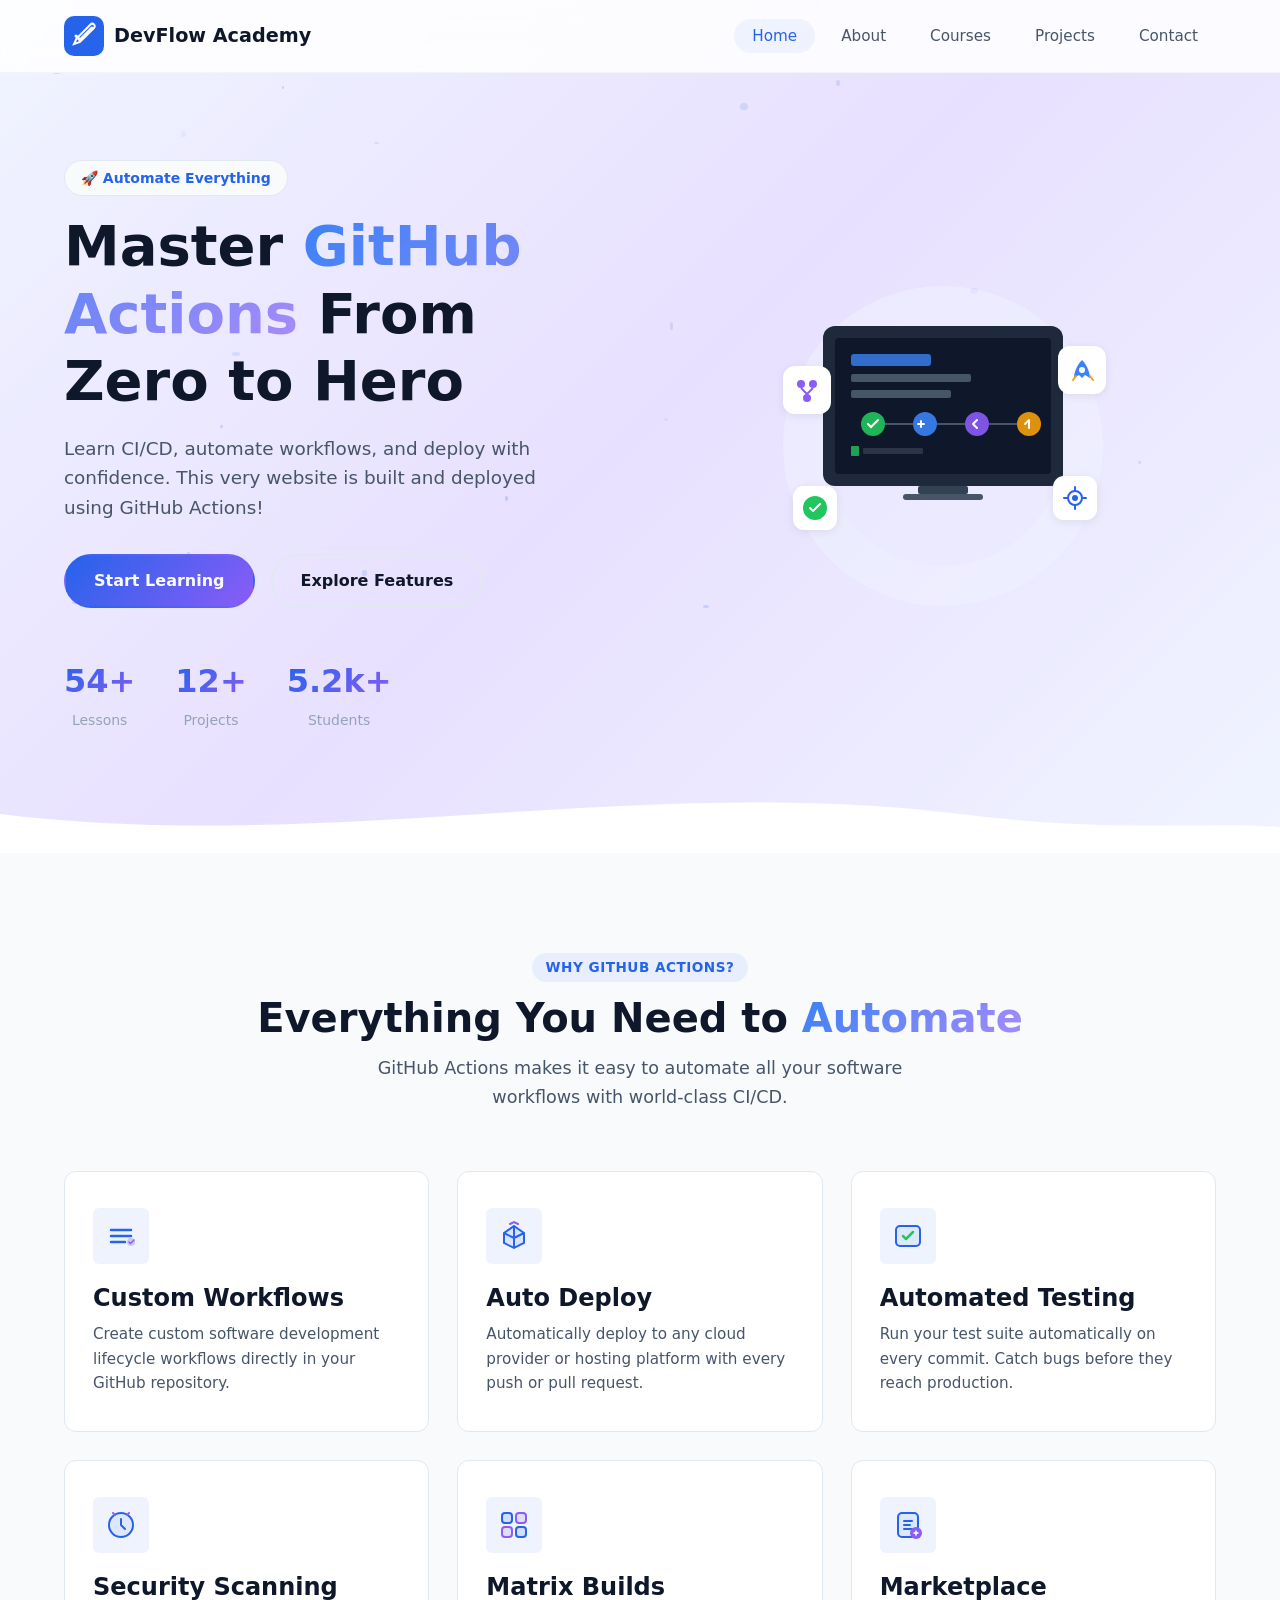
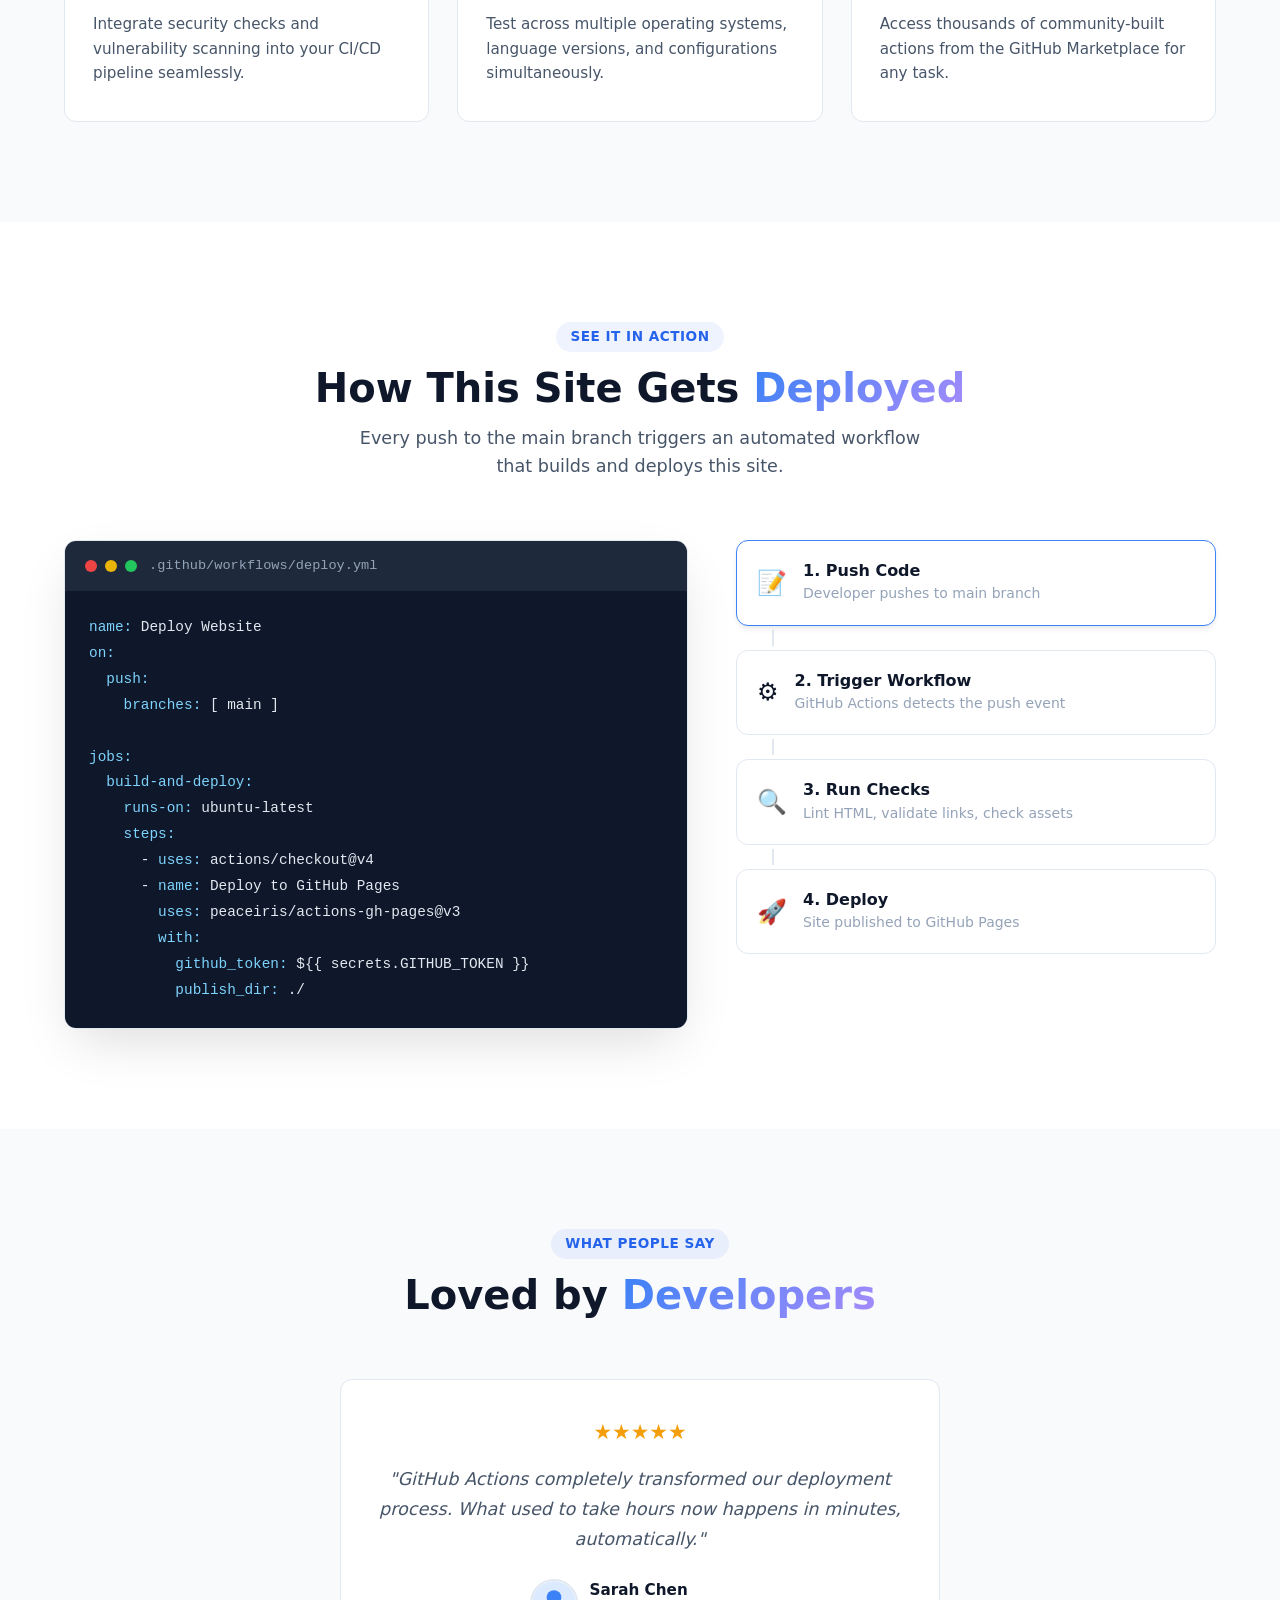
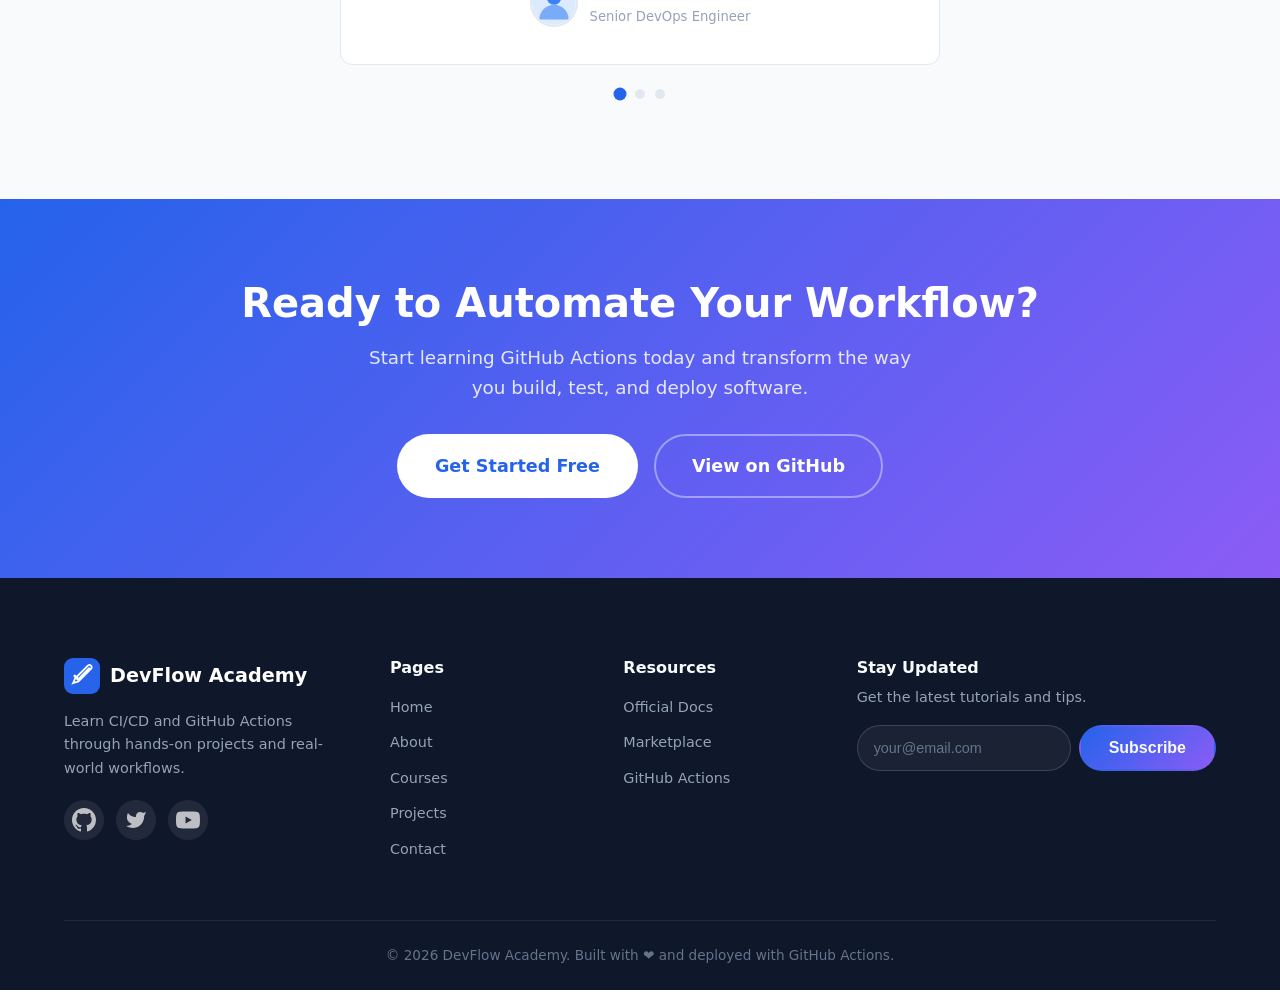
==== index.html @ 9a914fad "Initial commit: DevFlow Academy - GitHub Actions demo website - 5 HTML pages (Home, About, Courses, " ====
<!DOCTYPE html>
<html lang="en">
<head>
    <meta charset="UTF-8">
    <meta name="viewport" content="width=device-width, initial-scale=1.0">
    <title>DevFlow Academy - Learn GitHub Actions</title>
    <link rel="stylesheet" href="css/style.css">
    <link rel="icon" href="images/favicon.svg" type="image/svg+xml">
</head>
<body>
    <!-- Navigation -->
    <nav class="navbar" id="navbar">
        <div class="container nav-container">
            <a href="index.html" class="logo">
                <img src="images/logo.svg" alt="DevFlow Academy Logo" width="40" height="40">
                <span>DevFlow Academy</span>
            </a>
            <button class="nav-toggle" id="navToggle" aria-label="Toggle navigation">
                <span></span>
                <span></span>
                <span></span>
            </button>
            <ul class="nav-links" id="navLinks">
                <li><a href="index.html" class="active">Home</a></li>
                <li><a href="about.html">About</a></li>
                <li><a href="courses.html">Courses</a></li>
                <li><a href="projects.html">Projects</a></li>
                <li><a href="contact.html">Contact</a></li>
            </ul>
        </div>
    </nav>

    <!-- Hero Section -->
    <header class="hero">
        <div class="hero-particles" id="particles"></div>
        <div class="container hero-content">
            <div class="hero-text">
                <span class="badge">🚀 Automate Everything</span>
                <h1>Master <span class="gradient-text">GitHub Actions</span> From Zero to Hero</h1>
                <p>Learn CI/CD, automate workflows, and deploy with confidence. This very website is built and deployed using GitHub Actions!</p>
                <div class="hero-buttons">
                    <a href="courses.html" class="btn btn-primary">Start Learning</a>
                    <a href="#features" class="btn btn-outline">Explore Features</a>
                </div>
                <div class="hero-stats">
                    <div class="stat">
                        <strong id="counterLessons">0</strong>
                        <span>Lessons</span>
                    </div>
                    <div class="stat">
                        <strong id="counterProjects">0</strong>
                        <span>Projects</span>
                    </div>
                    <div class="stat">
                        <strong id="counterStudents">0</strong>
                        <span>Students</span>
                    </div>
                </div>
            </div>
            <div class="hero-image">
                <img src="images/hero-illustration.svg" alt="GitHub Actions Workflow Illustration">
            </div>
        </div>
        <div class="hero-wave">
            <svg viewBox="0 0 1440 120" preserveAspectRatio="none">
                <path d="M0,60 C360,120 720,0 1080,60 C1260,90 1380,70 1440,80 L1440,120 L0,120 Z" fill="var(--bg-primary)"/>
            </svg>
        </div>
    </header>

    <!-- Features Section -->
    <section class="features" id="features">
        <div class="container">
            <div class="section-header">
                <span class="section-tag">Why GitHub Actions?</span>
                <h2>Everything You Need to <span class="gradient-text">Automate</span></h2>
                <p>GitHub Actions makes it easy to automate all your software workflows with world-class CI/CD.</p>
            </div>
            <div class="features-grid">
                <div class="feature-card" data-aos="fade-up">
                    <div class="feature-icon">
                        <img src="images/icon-workflow.svg" alt="Workflow Icon">
                    </div>
                    <h3>Custom Workflows</h3>
                    <p>Create custom software development lifecycle workflows directly in your GitHub repository.</p>
                </div>
                <div class="feature-card" data-aos="fade-up" data-delay="100">
                    <div class="feature-icon">
                        <img src="images/icon-deploy.svg" alt="Deploy Icon">
                    </div>
                    <h3>Auto Deploy</h3>
                    <p>Automatically deploy to any cloud provider or hosting platform with every push or pull request.</p>
                </div>
                <div class="feature-card" data-aos="fade-up" data-delay="200">
                    <div class="feature-icon">
                        <img src="images/icon-test.svg" alt="Test Icon">
                    </div>
                    <h3>Automated Testing</h3>
                    <p>Run your test suite automatically on every commit. Catch bugs before they reach production.</p>
                </div>
                <div class="feature-card" data-aos="fade-up" data-delay="300">
                    <div class="feature-icon">
                        <img src="images/icon-security.svg" alt="Security Icon">
                    </div>
                    <h3>Security Scanning</h3>
                    <p>Integrate security checks and vulnerability scanning into your CI/CD pipeline seamlessly.</p>
                </div>
                <div class="feature-card" data-aos="fade-up" data-delay="400">
                    <div class="feature-icon">
                        <img src="images/icon-matrix.svg" alt="Matrix Icon">
                    </div>
                    <h3>Matrix Builds</h3>
                    <p>Test across multiple operating systems, language versions, and configurations simultaneously.</p>
                </div>
                <div class="feature-card" data-aos="fade-up" data-delay="500">
                    <div class="feature-icon">
                        <img src="images/icon-marketplace.svg" alt="Marketplace Icon">
                    </div>
                    <h3>Marketplace</h3>
                    <p>Access thousands of community-built actions from the GitHub Marketplace for any task.</p>
                </div>
            </div>
        </div>
    </section>

    <!-- Workflow Preview Section -->
    <section class="workflow-section">
        <div class="container">
            <div class="section-header">
                <span class="section-tag">See It In Action</span>
                <h2>How This Site Gets <span class="gradient-text">Deployed</span></h2>
                <p>Every push to the main branch triggers an automated workflow that builds and deploys this site.</p>
            </div>
            <div class="workflow-demo">
                <div class="code-window">
                    <div class="code-header">
                        <div class="code-dots">
                            <span class="dot red"></span>
                            <span class="dot yellow"></span>
                            <span class="dot green"></span>
                        </div>
                        <span class="code-title">.github/workflows/deploy.yml</span>
                    </div>
                    <pre class="code-body"><code><span class="yaml-key">name:</span> Deploy Website
<span class="yaml-key">on:</span>
  <span class="yaml-key">push:</span>
    <span class="yaml-key">branches:</span> [ main ]

<span class="yaml-key">jobs:</span>
  <span class="yaml-key">build-and-deploy:</span>
    <span class="yaml-key">runs-on:</span> ubuntu-latest
    <span class="yaml-key">steps:</span>
      - <span class="yaml-key">uses:</span> actions/checkout@v4
      - <span class="yaml-key">name:</span> Deploy to GitHub Pages
        <span class="yaml-key">uses:</span> peaceiris/actions-gh-pages@v3
        <span class="yaml-key">with:</span>
          <span class="yaml-key">github_token:</span> ${{ secrets.GITHUB_TOKEN }}
          <span class="yaml-key">publish_dir:</span> ./</code></pre>
                </div>
                <div class="workflow-steps">
                    <div class="workflow-step active">
                        <div class="step-icon">📝</div>
                        <div class="step-info">
                            <h4>1. Push Code</h4>
                            <p>Developer pushes to main branch</p>
                        </div>
                    </div>
                    <div class="workflow-connector"></div>
                    <div class="workflow-step">
                        <div class="step-icon">⚙️</div>
                        <div class="step-info">
                            <h4>2. Trigger Workflow</h4>
                            <p>GitHub Actions detects the push event</p>
                        </div>
                    </div>
                    <div class="workflow-connector"></div>
                    <div class="workflow-step">
                        <div class="step-icon">🔍</div>
                        <div class="step-info">
                            <h4>3. Run Checks</h4>
                            <p>Lint HTML, validate links, check assets</p>
                        </div>
                    </div>
                    <div class="workflow-connector"></div>
                    <div class="workflow-step">
                        <div class="step-icon">🚀</div>
                        <div class="step-info">
                            <h4>4. Deploy</h4>
                            <p>Site published to GitHub Pages</p>
                        </div>
                    </div>
                </div>
            </div>
        </div>
    </section>

    <!-- Testimonials -->
    <section class="testimonials">
        <div class="container">
            <div class="section-header">
                <span class="section-tag">What People Say</span>
                <h2>Loved by <span class="gradient-text">Developers</span></h2>
            </div>
            <div class="testimonial-slider" id="testimonialSlider">
                <div class="testimonial-card active">
                    <div class="testimonial-stars">★★★★★</div>
                    <p>"GitHub Actions completely transformed our deployment process. What used to take hours now happens in minutes, automatically."</p>
                    <div class="testimonial-author">
                        <img src="images/avatar-1.svg" alt="Sarah Chen" width="48" height="48">
                        <div>
                            <strong>Sarah Chen</strong>
                            <span>Senior DevOps Engineer</span>
                        </div>
                    </div>
                </div>
                <div class="testimonial-card">
                    <div class="testimonial-stars">★★★★★</div>
                    <p>"The best resource for learning CI/CD. The hands-on projects made everything click. I went from zero to deploying production apps."</p>
                    <div class="testimonial-author">
                        <img src="images/avatar-2.svg" alt="Marcus Rivera" width="48" height="48">
                        <div>
                            <strong>Marcus Rivera</strong>
                            <span>Full Stack Developer</span>
                        </div>
                    </div>
                </div>
                <div class="testimonial-card">
                    <div class="testimonial-stars">★★★★★</div>
                    <p>"I teach a DevOps bootcamp and this is my go-to demo project. Students love seeing the live deployment pipeline in action."</p>
                    <div class="testimonial-author">
                        <img src="images/avatar-3.svg" alt="Aisha Patel" width="48" height="48">
                        <div>
                            <strong>Aisha Patel</strong>
                            <span>DevOps Instructor</span>
                        </div>
                    </div>
                </div>
            </div>
            <div class="testimonial-dots" id="testimonialDots"></div>
        </div>
    </section>

    <!-- CTA Section -->
    <section class="cta">
        <div class="container">
            <div class="cta-content">
                <h2>Ready to Automate Your Workflow?</h2>
                <p>Start learning GitHub Actions today and transform the way you build, test, and deploy software.</p>
                <div class="cta-buttons">
                    <a href="courses.html" class="btn btn-primary btn-lg">Get Started Free</a>
                    <a href="https://github.com" class="btn btn-outline btn-lg" target="_blank" rel="noopener noreferrer">View on GitHub</a>
                </div>
            </div>
        </div>
    </section>

    <!-- Footer -->
    <footer class="footer">
        <div class="container">
            <div class="footer-grid">
                <div class="footer-brand">
                    <a href="index.html" class="logo">
                        <img src="images/logo.svg" alt="DevFlow Academy" width="36" height="36">
                        <span>DevFlow Academy</span>
                    </a>
                    <p>Learn CI/CD and GitHub Actions through hands-on projects and real-world workflows.</p>
                    <div class="social-links">
                        <a href="#" aria-label="GitHub"><img src="images/icon-github.svg" alt="GitHub" width="24" height="24"></a>
                        <a href="#" aria-label="Twitter"><img src="images/icon-twitter.svg" alt="Twitter" width="24" height="24"></a>
                        <a href="#" aria-label="YouTube"><img src="images/icon-youtube.svg" alt="YouTube" width="24" height="24"></a>
                    </div>
                </div>
                <div class="footer-links">
                    <h4>Pages</h4>
                    <ul>
                        <li><a href="index.html">Home</a></li>
                        <li><a href="about.html">About</a></li>
                        <li><a href="courses.html">Courses</a></li>
                        <li><a href="projects.html">Projects</a></li>
                        <li><a href="contact.html">Contact</a></li>
                    </ul>
                </div>
                <div class="footer-links">
                    <h4>Resources</h4>
                    <ul>
                        <li><a href="https://docs.github.com/en/actions" target="_blank" rel="noopener noreferrer">Official Docs</a></li>
                        <li><a href="https://github.com/marketplace?type=actions" target="_blank" rel="noopener noreferrer">Marketplace</a></li>
                        <li><a href="https://github.com/features/actions" target="_blank" rel="noopener noreferrer">GitHub Actions</a></li>
                    </ul>
                </div>
                <div class="footer-newsletter">
                    <h4>Stay Updated</h4>
                    <p>Get the latest tutorials and tips.</p>
                    <form class="newsletter-form" id="newsletterForm">
                        <input type="email" placeholder="your@email.com" required aria-label="Email address">
                        <button type="submit" class="btn btn-primary">Subscribe</button>
                    </form>
                </div>
            </div>
            <div class="footer-bottom">
                <p>&copy; 2026 DevFlow Academy. Built with ❤️ and deployed with GitHub Actions.</p>
            </div>
        </div>
    </footer>

    <!-- Back to Top -->
    <button class="back-to-top" id="backToTop" aria-label="Back to top">↑</button>

    <script src="js/main.js"></script>
</body>
</html>
---- css/style.css ----
/* ===================================
   DevFlow Academy - Main Stylesheet
   Modern, responsive, GitHub-themed
   =================================== */

/* ---------- CSS Variables ---------- */
:root {
    --primary: #2563eb;
    --primary-dark: #1d4ed8;
    --primary-light: #3b82f6;
    --accent: #8b5cf6;
    --accent-dark: #7c3aed;
    --gradient: linear-gradient(135deg, #2563eb, #8b5cf6);
    --gradient-text: linear-gradient(135deg, #3b82f6, #a78bfa);

    --bg-primary: #ffffff;
    --bg-secondary: #f8fafc;
    --bg-dark: #0f172a;
    --bg-card: #ffffff;

    --text-primary: #0f172a;
    --text-secondary: #475569;
    --text-muted: #94a3b8;
    --text-inverse: #f8fafc;

    --border: #e2e8f0;
    --border-light: #f1f5f9;

    --shadow-sm: 0 1px 2px rgba(0,0,0,0.05);
    --shadow-md: 0 4px 6px -1px rgba(0,0,0,0.07), 0 2px 4px -1px rgba(0,0,0,0.04);
    --shadow-lg: 0 10px 25px -3px rgba(0,0,0,0.08), 0 4px 6px -2px rgba(0,0,0,0.04);
    --shadow-xl: 0 20px 50px -12px rgba(0,0,0,0.15);

    --radius-sm: 6px;
    --radius-md: 12px;
    --radius-lg: 20px;
    --radius-full: 50px;

    --font-sans: 'Segoe UI', system-ui, -apple-system, sans-serif;
    --font-mono: 'Cascadia Code', 'Fira Code', 'Consolas', monospace;

    --transition: 0.3s cubic-bezier(0.4, 0, 0.2, 1);
    --max-width: 1200px;
}

/* ---------- Reset & Base ---------- */
*,
*::before,
*::after {
    margin: 0;
    padding: 0;
    box-sizing: border-box;
}

html {
    scroll-behavior: smooth;
    scroll-padding-top: 80px;
}

body {
    font-family: var(--font-sans);
    font-size: 16px;
    line-height: 1.6;
    color: var(--text-primary);
    background: var(--bg-primary);
    overflow-x: hidden;
}

img {
    max-width: 100%;
    height: auto;
    display: block;
}

a {
    color: var(--primary);
    text-decoration: none;
    transition: color var(--transition);
}

a:hover {
    color: var(--primary-dark);
}

ul {
    list-style: none;
}

.container {
    max-width: var(--max-width);
    margin: 0 auto;
    padding: 0 24px;
}

/* ---------- Typography ---------- */
h1, h2, h3, h4 {
    line-height: 1.2;
    font-weight: 700;
}

h1 { font-size: clamp(2.2rem, 5vw, 3.5rem); }
h2 { font-size: clamp(1.8rem, 4vw, 2.5rem); }
h3 { font-size: clamp(1.2rem, 2.5vw, 1.5rem); }

.gradient-text {
    background: var(--gradient-text);
    -webkit-background-clip: text;
    -webkit-text-fill-color: transparent;
    background-clip: text;
}

/* ---------- Buttons ---------- */
.btn {
    display: inline-flex;
    align-items: center;
    justify-content: center;
    gap: 8px;
    padding: 12px 28px;
    border: 2px solid transparent;
    border-radius: var(--radius-full);
    font-size: 1rem;
    font-weight: 600;
    cursor: pointer;
    transition: all var(--transition);
    text-decoration: none;
    white-space: nowrap;
}

.btn-primary {
    background: var(--gradient);
    color: var(--text-inverse);
    border-color: transparent;
}
.btn-primary:hover {
    transform: translateY(-2px);
    box-shadow: 0 8px 25px rgba(37, 99, 235, 0.35);
    color: var(--text-inverse);
}

.btn-outline {
    background: transparent;
    color: var(--text-primary);
    border-color: var(--border);
}
.btn-outline:hover {
    border-color: var(--primary);
    color: var(--primary);
    transform: translateY(-2px);
}

.btn-sm { padding: 8px 20px; font-size: 0.875rem; }
.btn-lg { padding: 16px 36px; font-size: 1.1rem; }
.btn-full { width: 100%; }

.badge {
    display: inline-block;
    padding: 6px 16px;
    background: var(--bg-secondary);
    border: 1px solid var(--border);
    border-radius: var(--radius-full);
    font-size: 0.875rem;
    font-weight: 600;
    color: var(--primary);
    margin-bottom: 16px;
}

/* ---------- Navigation ---------- */
.navbar {
    position: fixed;
    top: 0;
    left: 0;
    right: 0;
    z-index: 1000;
    background: rgba(255, 255, 255, 0.85);
    backdrop-filter: blur(12px);
    -webkit-backdrop-filter: blur(12px);
    border-bottom: 1px solid var(--border-light);
    transition: all var(--transition);
}

.navbar.scrolled {
    box-shadow: var(--shadow-md);
}

.nav-container {
    display: flex;
    align-items: center;
    justify-content: space-between;
    height: 72px;
}

.logo {
    display: flex;
    align-items: center;
    gap: 10px;
    font-weight: 700;
    font-size: 1.2rem;
    color: var(--text-primary);
}
.logo:hover { color: var(--text-primary); }
.logo img { flex-shrink: 0; }

.nav-links {
    display: flex;
    align-items: center;
    gap: 8px;
}

.nav-links a {
    padding: 8px 18px;
    border-radius: var(--radius-full);
    font-weight: 500;
    color: var(--text-secondary);
    transition: all var(--transition);
    font-size: 0.95rem;
}

.nav-links a:hover,
.nav-links a.active {
    color: var(--primary);
    background: rgba(37, 99, 235, 0.06);
}

.nav-toggle {
    display: none;
    flex-direction: column;
    gap: 5px;
    background: none;
    border: none;
    cursor: pointer;
    padding: 8px;
}

.nav-toggle span {
    display: block;
    width: 24px;
    height: 2px;
    background: var(--text-primary);
    border-radius: 2px;
    transition: all var(--transition);
}

/* ---------- Hero Section ---------- */
.hero {
    position: relative;
    padding: 160px 0 120px;
    background: linear-gradient(135deg, #f0f4ff 0%, #e8e0ff 50%, #f0f4ff 100%);
    overflow: hidden;
}

.hero-particles {
    position: absolute;
    top: 0;
    left: 0;
    width: 100%;
    height: 100%;
    pointer-events: none;
}

.hero-content {
    display: grid;
    grid-template-columns: 1fr 1fr;
    gap: 60px;
    align-items: center;
    position: relative;
    z-index: 1;
}

.hero-text h1 {
    margin-bottom: 20px;
}

.hero-text p {
    font-size: 1.15rem;
    color: var(--text-secondary);
    margin-bottom: 32px;
    max-width: 520px;
}

.hero-buttons {
    display: flex;
    gap: 16px;
    margin-bottom: 48px;
    flex-wrap: wrap;
}

.hero-stats {
    display: flex;
    gap: 40px;
}

.stat {
    text-align: center;
}

.stat strong {
    display: block;
    font-size: 2rem;
    background: var(--gradient);
    -webkit-background-clip: text;
    -webkit-text-fill-color: transparent;
    background-clip: text;
}

.stat span {
    font-size: 0.875rem;
    color: var(--text-muted);
    font-weight: 500;
}

.hero-image {
    display: flex;
    justify-content: center;
}

.hero-image img {
    max-width: 480px;
    width: 100%;
    animation: float 6s ease-in-out infinite;
}

@keyframes float {
    0%, 100% { transform: translateY(0); }
    50% { transform: translateY(-20px); }
}

.hero-wave {
    position: absolute;
    bottom: -1px;
    left: 0;
    right: 0;
    line-height: 0;
}

.hero-wave svg {
    width: 100%;
    height: 80px;
}

/* ---------- Sections ---------- */
section {
    padding: 100px 0;
}

.section-header {
    text-align: center;
    margin-bottom: 60px;
}

.section-header p {
    color: var(--text-secondary);
    max-width: 600px;
    margin: 12px auto 0;
    font-size: 1.1rem;
}

.section-tag {
    display: inline-block;
    padding: 4px 14px;
    background: rgba(37, 99, 235, 0.08);
    color: var(--primary);
    border-radius: var(--radius-full);
    font-size: 0.85rem;
    font-weight: 600;
    text-transform: uppercase;
    letter-spacing: 0.5px;
    margin-bottom: 12px;
}

/* ---------- Features Grid ---------- */
.features {
    background: var(--bg-secondary);
}

.features-grid {
    display: grid;
    grid-template-columns: repeat(3, 1fr);
    gap: 28px;
}

.feature-card {
    background: var(--bg-card);
    border: 1px solid var(--border);
    border-radius: var(--radius-md);
    padding: 36px 28px;
    transition: all var(--transition);
}

.feature-card:hover {
    transform: translateY(-6px);
    box-shadow: var(--shadow-lg);
    border-color: var(--primary-light);
}

.feature-icon {
    width: 56px;
    height: 56px;
    border-radius: var(--radius-sm);
    background: rgba(37, 99, 235, 0.08);
    display: flex;
    align-items: center;
    justify-content: center;
    margin-bottom: 20px;
}

.feature-icon img {
    width: 32px;
    height: 32px;
}

.feature-card h3 {
    margin-bottom: 10px;
}

.feature-card p {
    color: var(--text-secondary);
    font-size: 0.95rem;
}

/* ---------- Workflow Section ---------- */
.workflow-section {
    background: var(--bg-primary);
}

.workflow-demo {
    display: grid;
    grid-template-columns: 1.3fr 1fr;
    gap: 48px;
    align-items: start;
}

/* Code Window */
.code-window {
    border-radius: var(--radius-md);
    overflow: hidden;
    box-shadow: var(--shadow-xl);
    border: 1px solid var(--border);
}

.code-header {
    display: flex;
    align-items: center;
    gap: 12px;
    padding: 14px 20px;
    background: #1e293b;
}

.code-dots {
    display: flex;
    gap: 8px;
}

.dot {
    width: 12px;
    height: 12px;
    border-radius: 50%;
}
.dot.red { background: #ef4444; }
.dot.yellow { background: #eab308; }
.dot.green { background: #22c55e; }

.code-title {
    color: #94a3b8;
    font-size: 0.85rem;
    font-family: var(--font-mono);
}

.code-body {
    background: #0f172a;
    padding: 24px;
    overflow-x: auto;
    margin: 0;
}

.code-body code {
    font-family: var(--font-mono);
    font-size: 0.9rem;
    line-height: 1.8;
    color: #e2e8f0;
}

.yaml-key {
    color: #7dd3fc;
}

/* Workflow Steps */
.workflow-steps {
    display: flex;
    flex-direction: column;
    gap: 4px;
}

.workflow-step {
    display: flex;
    align-items: center;
    gap: 16px;
    padding: 20px;
    border-radius: var(--radius-md);
    border: 1px solid var(--border);
    background: var(--bg-card);
    transition: all var(--transition);
}

.workflow-step:hover,
.workflow-step.active {
    border-color: var(--primary-light);
    box-shadow: var(--shadow-md);
}

.step-icon {
    font-size: 1.5rem;
    flex-shrink: 0;
}

.step-info h4 {
    font-size: 1rem;
    margin-bottom: 2px;
}

.step-info p {
    color: var(--text-muted);
    font-size: 0.875rem;
}

.workflow-connector {
    width: 2px;
    height: 16px;
    background: var(--border);
    margin-left: 36px;
}

/* ---------- Testimonials ---------- */
.testimonials {
    background: var(--bg-secondary);
}

.testimonial-slider {
    max-width: 600px;
    margin: 0 auto;
    position: relative;
    min-height: 280px;
}

.testimonial-card {
    background: var(--bg-card);
    border: 1px solid var(--border);
    border-radius: var(--radius-md);
    padding: 36px;
    text-align: center;
    display: none;
    animation: fadeIn 0.5s ease;
}

.testimonial-card.active {
    display: block;
}

@keyframes fadeIn {
    from { opacity: 0; transform: translateY(10px); }
    to { opacity: 1; transform: translateY(0); }
}

.testimonial-stars {
    color: #f59e0b;
    font-size: 1.3rem;
    margin-bottom: 16px;
}

.testimonial-card > p {
    font-size: 1.1rem;
    color: var(--text-secondary);
    font-style: italic;
    margin-bottom: 24px;
    line-height: 1.7;
}

.testimonial-author {
    display: flex;
    align-items: center;
    justify-content: center;
    gap: 12px;
}

.testimonial-author img {
    border-radius: 50%;
    border: 2px solid var(--border);
}

.testimonial-author div {
    text-align: left;
}

.testimonial-author strong {
    display: block;
    font-size: 0.95rem;
}

.testimonial-author span {
    font-size: 0.825rem;
    color: var(--text-muted);
}

.testimonial-dots {
    display: flex;
    justify-content: center;
    gap: 10px;
    margin-top: 24px;
}

.testimonial-dots .dot-btn {
    width: 10px;
    height: 10px;
    border-radius: 50%;
    background: var(--border);
    border: none;
    cursor: pointer;
    transition: all var(--transition);
}

.testimonial-dots .dot-btn.active {
    background: var(--primary);
    transform: scale(1.3);
}

/* ---------- CTA Section ---------- */
.cta {
    background: var(--gradient);
    padding: 80px 0;
}

.cta-content {
    text-align: center;
    color: white;
}

.cta-content h2 {
    color: white;
    margin-bottom: 16px;
}

.cta-content p {
    color: rgba(255, 255, 255, 0.85);
    font-size: 1.15rem;
    margin-bottom: 32px;
    max-width: 560px;
    margin-left: auto;
    margin-right: auto;
}

.cta-buttons {
    display: flex;
    gap: 16px;
    justify-content: center;
    flex-wrap: wrap;
}

.cta .btn-primary {
    background: white;
    color: var(--primary);
}
.cta .btn-primary:hover {
    box-shadow: 0 8px 25px rgba(0,0,0,0.2);
}

.cta .btn-outline {
    border-color: rgba(255,255,255,0.4);
    color: white;
}
.cta .btn-outline:hover {
    border-color: white;
    color: white;
    background: rgba(255,255,255,0.1);
}

/* ---------- Page Header ---------- */
.page-header {
    padding: 140px 0 80px;
    background: linear-gradient(135deg, #f0f4ff, #e8e0ff);
    text-align: center;
}

.page-header h1 {
    margin-bottom: 12px;
}

.page-header p {
    color: var(--text-secondary);
    font-size: 1.15rem;
    max-width: 600px;
    margin: 0 auto;
}

/* ---------- About Page ---------- */
.about-grid {
    display: grid;
    grid-template-columns: 1fr 1fr;
    gap: 60px;
    align-items: center;
}

.about-image img {
    border-radius: var(--radius-lg);
    box-shadow: var(--shadow-lg);
}

.about-text h2 {
    margin-bottom: 16px;
}

.about-text p {
    color: var(--text-secondary);
    margin-bottom: 16px;
}

.about-highlights {
    display: grid;
    grid-template-columns: 1fr 1fr 1fr;
    gap: 16px;
    margin-top: 24px;
}

.highlight {
    padding: 16px;
    background: var(--bg-secondary);
    border-radius: var(--radius-sm);
    text-align: center;
}

.highlight strong {
    display: block;
    font-size: 0.95rem;
    margin-bottom: 4px;
}

.highlight p {
    font-size: 0.8rem;
    color: var(--text-muted);
    margin: 0;
}

/* ---------- Timeline ---------- */
.timeline-section {
    background: var(--bg-secondary);
}

.timeline {
    position: relative;
    max-width: 700px;
    margin: 0 auto;
    padding-left: 40px;
}

.timeline::before {
    content: '';
    position: absolute;
    left: 15px;
    top: 0;
    bottom: 0;
    width: 2px;
    background: var(--border);
}

.timeline-item {
    position: relative;
    margin-bottom: 40px;
}

.timeline-marker {
    position: absolute;
    left: -33px;
    top: 4px;
    width: 16px;
    height: 16px;
    border-radius: 50%;
    background: var(--gradient);
    border: 3px solid var(--bg-secondary);
}

.timeline-content {
    background: var(--bg-card);
    border: 1px solid var(--border);
    border-radius: var(--radius-md);
    padding: 24px;
}

.timeline-date {
    display: inline-block;
    padding: 2px 12px;
    background: rgba(37, 99, 235, 0.08);
    color: var(--primary);
    border-radius: var(--radius-full);
    font-size: 0.85rem;
    font-weight: 600;
    margin-bottom: 8px;
}

.timeline-content h3 {
    margin-bottom: 6px;
}

.timeline-content p {
    color: var(--text-secondary);
    font-size: 0.95rem;
}

/* ---------- Team ---------- */
.team-grid {
    display: grid;
    grid-template-columns: repeat(3, 1fr);
    gap: 32px;
}

.team-card {
    text-align: center;
    background: var(--bg-card);
    border: 1px solid var(--border);
    border-radius: var(--radius-md);
    padding: 40px 28px;
    transition: all var(--transition);
}

.team-card:hover {
    transform: translateY(-6px);
    box-shadow: var(--shadow-lg);
}

.team-avatar {
    width: 100px;
    height: 100px;
    border-radius: 50%;
    overflow: hidden;
    margin: 0 auto 20px;
    border: 3px solid var(--border);
}

.team-avatar img {
    width: 100%;
    height: 100%;
    object-fit: cover;
}

.team-role {
    display: inline-block;
    padding: 2px 12px;
    background: rgba(139, 92, 246, 0.08);
    color: var(--accent);
    border-radius: var(--radius-full);
    font-size: 0.8rem;
    font-weight: 600;
    margin-bottom: 12px;
}

.team-card p {
    color: var(--text-secondary);
    font-size: 0.9rem;
}

/* ---------- Values ---------- */
.values-section {
    background: var(--bg-secondary);
}

.values-grid {
    display: grid;
    grid-template-columns: repeat(2, 1fr);
    gap: 28px;
}

.value-card {
    background: var(--bg-card);
    border: 1px solid var(--border);
    border-radius: var(--radius-md);
    padding: 36px;
    transition: all var(--transition);
}

.value-card:hover {
    border-color: var(--primary-light);
    box-shadow: var(--shadow-md);
}

.value-number {
    font-size: 2.5rem;
    font-weight: 800;
    background: var(--gradient-text);
    -webkit-background-clip: text;
    -webkit-text-fill-color: transparent;
    background-clip: text;
    margin-bottom: 12px;
}

.value-card h3 {
    margin-bottom: 8px;
}

.value-card p {
    color: var(--text-secondary);
    font-size: 0.95rem;
}

/* ---------- Courses Page ---------- */
.courses-section {
    padding-top: 60px;
}

.course-filters {
    display: flex;
    gap: 12px;
    justify-content: center;
    margin-bottom: 40px;
    flex-wrap: wrap;
}

.filter-btn {
    padding: 8px 24px;
    border: 1px solid var(--border);
    border-radius: var(--radius-full);
    background: var(--bg-card);
    font-weight: 500;
    cursor: pointer;
    transition: all var(--transition);
    font-size: 0.95rem;
    color: var(--text-secondary);
}

.filter-btn:hover,
.filter-btn.active {
    background: var(--primary);
    color: white;
    border-color: var(--primary);
}

.courses-grid {
    display: grid;
    grid-template-columns: repeat(2, 1fr);
    gap: 32px;
}

.course-card {
    background: var(--bg-card);
    border: 1px solid var(--border);
    border-radius: var(--radius-md);
    overflow: hidden;
    transition: all var(--transition);
}

.course-card:hover {
    transform: translateY(-4px);
    box-shadow: var(--shadow-lg);
}

.course-card.hidden {
    display: none;
}

.course-image {
    position: relative;
    height: 200px;
    background: linear-gradient(135deg, #f0f4ff, #e8e0ff);
    display: flex;
    align-items: center;
    justify-content: center;
    overflow: hidden;
}

.course-image img {
    max-height: 160px;
    object-fit: contain;
}

.course-level {
    position: absolute;
    top: 12px;
    right: 12px;
    padding: 4px 14px;
    border-radius: var(--radius-full);
    font-size: 0.75rem;
    font-weight: 600;
    text-transform: uppercase;
}

.course-level.beginner { background: #dcfce7; color: #166534; }
.course-level.intermediate { background: #fef3c7; color: #92400e; }
.course-level.advanced { background: #fce7f3; color: #9d174d; }

.course-body {
    padding: 24px;
}

.course-meta {
    display: flex;
    gap: 16px;
    margin-bottom: 12px;
    font-size: 0.85rem;
    color: var(--text-muted);
}

.course-body h3 {
    margin-bottom: 10px;
}

.course-body p {
    color: var(--text-secondary);
    font-size: 0.9rem;
    margin-bottom: 16px;
}

.course-tags {
    display: flex;
    gap: 8px;
    flex-wrap: wrap;
    margin-bottom: 20px;
}

.tag {
    padding: 3px 12px;
    background: var(--bg-secondary);
    border-radius: var(--radius-full);
    font-size: 0.75rem;
    font-weight: 500;
    color: var(--text-secondary);
}

.course-footer {
    display: flex;
    align-items: center;
    justify-content: space-between;
    padding-top: 16px;
    border-top: 1px solid var(--border-light);
}

.course-rating {
    color: #f59e0b;
    font-size: 0.9rem;
}

.course-rating span {
    color: var(--text-secondary);
    margin-left: 4px;
}

/* ---------- Learning Path ---------- */
.learning-path {
    background: var(--bg-secondary);
}

.path-steps {
    display: flex;
    align-items: center;
    justify-content: center;
    gap: 0;
    flex-wrap: wrap;
}

.path-step {
    text-align: center;
    padding: 28px 24px;
    max-width: 200px;
}

.path-number {
    width: 48px;
    height: 48px;
    border-radius: 50%;
    background: var(--gradient);
    color: white;
    font-weight: 700;
    font-size: 1.2rem;
    display: flex;
    align-items: center;
    justify-content: center;
    margin: 0 auto 12px;
}

.path-step h3 {
    margin-bottom: 6px;
    font-size: 1.05rem;
}

.path-step p {
    font-size: 0.85rem;
    color: var(--text-muted);
}

.path-connector {
    width: 60px;
    height: 2px;
    background: var(--border);
}

/* ---------- Projects Page ---------- */
.projects-section {
    padding-top: 60px;
}

.projects-grid {
    display: grid;
    grid-template-columns: repeat(3, 1fr);
    gap: 28px;
}

.project-card {
    background: var(--bg-card);
    border: 1px solid var(--border);
    border-radius: var(--radius-md);
    overflow: hidden;
    transition: all var(--transition);
}

.project-card:hover {
    transform: translateY(-6px);
    box-shadow: var(--shadow-lg);
}

.project-image {
    position: relative;
    height: 200px;
    background: linear-gradient(135deg, #f0f4ff, #e8e0ff);
    display: flex;
    align-items: center;
    justify-content: center;
    overflow: hidden;
}

.project-image img {
    max-height: 140px;
    transition: transform var(--transition);
}

.project-card:hover .project-image img {
    transform: scale(1.05);
}

.project-overlay {
    position: absolute;
    inset: 0;
    background: rgba(15, 23, 42, 0.6);
    display: flex;
    align-items: center;
    justify-content: center;
    opacity: 0;
    transition: opacity var(--transition);
}

.project-card:hover .project-overlay {
    opacity: 1;
}

.project-body {
    padding: 24px;
}

.project-category {
    font-size: 0.75rem;
    font-weight: 600;
    text-transform: uppercase;
    color: var(--primary);
    margin-bottom: 8px;
}

.project-body h3 {
    margin-bottom: 8px;
}

.project-body p {
    color: var(--text-secondary);
    font-size: 0.9rem;
    margin-bottom: 16px;
}

.project-tech {
    display: flex;
    gap: 8px;
    flex-wrap: wrap;
    margin-bottom: 16px;
}

.project-tech span {
    padding: 3px 12px;
    background: var(--bg-secondary);
    border-radius: var(--radius-full);
    font-size: 0.75rem;
    font-weight: 500;
    color: var(--text-secondary);
}

.project-actions {
    display: flex;
    align-items: center;
    justify-content: space-between;
    padding-top: 16px;
    border-top: 1px solid var(--border-light);
}

.difficulty {
    padding: 3px 14px;
    border-radius: var(--radius-full);
    font-size: 0.75rem;
    font-weight: 600;
}
.difficulty.easy { background: #dcfce7; color: #166534; }
.difficulty.medium { background: #fef3c7; color: #92400e; }
.difficulty.hard { background: #fce7f3; color: #9d174d; }

.project-link {
    display: flex;
    align-items: center;
    gap: 6px;
    font-size: 0.85rem;
    font-weight: 500;
    color: var(--text-secondary);
}
.project-link:hover {
    color: var(--primary);
}

/* ---------- Contribute Section ---------- */
.contribute-section {
    background: var(--bg-secondary);
}

.contribute-card {
    display: grid;
    grid-template-columns: 1.4fr 1fr;
    gap: 48px;
    align-items: center;
    background: var(--bg-card);
    border: 1px solid var(--border);
    border-radius: var(--radius-lg);
    padding: 48px;
}

.contribute-text h2 {
    margin-bottom: 12px;
}

.contribute-text p {
    color: var(--text-secondary);
    margin-bottom: 24px;
}

.contribute-image img {
    max-width: 300px;
    margin: 0 auto;
}

/* ---------- Contact Page ---------- */
.contact-section {
    padding-top: 60px;
}

.contact-grid {
    display: grid;
    grid-template-columns: 1.2fr 1fr;
    gap: 60px;
}

.contact-form-wrapper h2 {
    margin-bottom: 28px;
}

.contact-form {
    display: flex;
    flex-direction: column;
    gap: 20px;
}

.form-row {
    display: grid;
    grid-template-columns: 1fr 1fr;
    gap: 20px;
}

.form-group {
    display: flex;
    flex-direction: column;
    gap: 6px;
}

.form-group label {
    font-weight: 600;
    font-size: 0.9rem;
    color: var(--text-primary);
}

.form-group input,
.form-group select,
.form-group textarea {
    padding: 12px 16px;
    border: 1px solid var(--border);
    border-radius: var(--radius-sm);
    font-size: 1rem;
    font-family: var(--font-sans);
    transition: all var(--transition);
    background: var(--bg-card);
    color: var(--text-primary);
}

.form-group input:focus,
.form-group select:focus,
.form-group textarea:focus {
    outline: none;
    border-color: var(--primary);
    box-shadow: 0 0 0 3px rgba(37, 99, 235, 0.1);
}

.form-group textarea {
    resize: vertical;
    min-height: 120px;
}

.form-success {
    text-align: center;
    padding: 48px;
    background: var(--bg-secondary);
    border-radius: var(--radius-md);
}

.success-icon {
    font-size: 3rem;
    margin-bottom: 16px;
}

.form-success h3 {
    margin-bottom: 8px;
}

.form-success p {
    color: var(--text-secondary);
}

/* Contact Info Cards */
.contact-info {
    display: flex;
    flex-direction: column;
    gap: 20px;
}

.contact-info-card {
    background: var(--bg-card);
    border: 1px solid var(--border);
    border-radius: var(--radius-md);
    padding: 24px;
    transition: all var(--transition);
}

.contact-info-card:hover {
    border-color: var(--primary-light);
    box-shadow: var(--shadow-md);
}

.info-icon {
    font-size: 1.5rem;
    margin-bottom: 8px;
}

.contact-info-card h3 {
    font-size: 1rem;
    margin-bottom: 4px;
}

.contact-info-card p {
    color: var(--primary);
    font-weight: 500;
    font-size: 0.95rem;
}

.contact-info-card span {
    font-size: 0.825rem;
    color: var(--text-muted);
}

/* FAQ */
.faq-section {
    margin-top: 16px;
}

.faq-section h3 {
    margin-bottom: 16px;
    font-size: 1.1rem;
}

.faq-list {
    display: flex;
    flex-direction: column;
    gap: 8px;
}

.faq-item {
    border: 1px solid var(--border);
    border-radius: var(--radius-sm);
    overflow: hidden;
}

.faq-item summary {
    padding: 16px;
    cursor: pointer;
    font-weight: 600;
    font-size: 0.95rem;
    transition: background var(--transition);
}

.faq-item summary:hover {
    background: var(--bg-secondary);
}

.faq-item p {
    padding: 0 16px 16px;
    color: var(--text-secondary);
    font-size: 0.9rem;
}

/* ---------- Location Section ---------- */
.location-section {
    background: var(--bg-secondary);
}

.location-card {
    display: grid;
    grid-template-columns: 1fr 1fr;
    gap: 48px;
    align-items: center;
}

.location-text h2 {
    margin-bottom: 16px;
}

.location-text p {
    color: var(--text-secondary);
    margin-bottom: 28px;
}

.location-stats {
    display: flex;
    gap: 36px;
}

.loc-stat {
    text-align: center;
}

.loc-stat strong {
    display: block;
    font-size: 1.8rem;
    background: var(--gradient);
    -webkit-background-clip: text;
    -webkit-text-fill-color: transparent;
    background-clip: text;
}

.loc-stat span {
    font-size: 0.85rem;
    color: var(--text-muted);
}

.location-image img {
    border-radius: var(--radius-md);
}

/* ---------- Footer ---------- */
.footer {
    background: var(--bg-dark);
    color: var(--text-inverse);
    padding: 80px 0 0;
}

.footer-grid {
    display: grid;
    grid-template-columns: 1.5fr 1fr 1fr 1.5fr;
    gap: 48px;
    padding-bottom: 48px;
}

.footer-brand .logo {
    color: white;
    margin-bottom: 16px;
}

.footer-brand p {
    color: #94a3b8;
    font-size: 0.9rem;
    margin-bottom: 20px;
}

.social-links {
    display: flex;
    gap: 12px;
}

.social-links a {
    display: flex;
    align-items: center;
    justify-content: center;
    width: 40px;
    height: 40px;
    border-radius: 50%;
    background: rgba(255, 255, 255, 0.08);
    transition: all var(--transition);
}

.social-links a:hover {
    background: rgba(255, 255, 255, 0.15);
    transform: translateY(-2px);
}

.social-links img {
    filter: brightness(0) invert(1);
    opacity: 0.7;
}

.footer-links h4 {
    margin-bottom: 16px;
    font-size: 1rem;
}

.footer-links li {
    margin-bottom: 10px;
}

.footer-links a {
    color: #94a3b8;
    font-size: 0.9rem;
    transition: color var(--transition);
}

.footer-links a:hover {
    color: white;
}

.footer-newsletter h4 {
    margin-bottom: 8px;
}

.footer-newsletter p {
    color: #94a3b8;
    font-size: 0.9rem;
    margin-bottom: 16px;
}

.newsletter-form {
    display: flex;
    gap: 8px;
}

.newsletter-form input {
    flex: 1;
    padding: 10px 16px;
    border: 1px solid rgba(255, 255, 255, 0.15);
    border-radius: var(--radius-full);
    background: rgba(255, 255, 255, 0.05);
    color: white;
    font-size: 0.9rem;
}

.newsletter-form input::placeholder {
    color: #64748b;
}

.newsletter-form input:focus {
    outline: none;
    border-color: var(--primary);
}

.footer-bottom {
    border-top: 1px solid rgba(255, 255, 255, 0.08);
    padding: 24px 0;
    text-align: center;
}

.footer-bottom p {
    color: #64748b;
    font-size: 0.85rem;
}

/* ---------- Back to Top ---------- */
.back-to-top {
    position: fixed;
    bottom: 32px;
    right: 32px;
    width: 48px;
    height: 48px;
    border-radius: 50%;
    background: var(--gradient);
    color: white;
    border: none;
    font-size: 1.3rem;
    cursor: pointer;
    opacity: 0;
    visibility: hidden;
    transform: translateY(20px);
    transition: all var(--transition);
    z-index: 999;
    box-shadow: var(--shadow-lg);
}

.back-to-top.visible {
    opacity: 1;
    visibility: visible;
    transform: translateY(0);
}

.back-to-top:hover {
    transform: translateY(-3px);
    box-shadow: var(--shadow-xl);
}

/* ---------- Animations ---------- */
.fade-in {
    opacity: 0;
    transform: translateY(30px);
    transition: opacity 0.6s ease, transform 0.6s ease;
}

.fade-in.visible {
    opacity: 1;
    transform: translateY(0);
}

/* ---------- Responsive ---------- */
@media (max-width: 1024px) {
    .hero-content {
        grid-template-columns: 1fr;
        text-align: center;
    }
    .hero-text p { margin: 0 auto 32px; }
    .hero-buttons { justify-content: center; }
    .hero-stats { justify-content: center; }
    .hero-image { order: -1; }
    .hero-image img { max-width: 350px; }

    .features-grid { grid-template-columns: repeat(2, 1fr); }
    .workflow-demo { grid-template-columns: 1fr; }
    .about-grid { grid-template-columns: 1fr; }
    .about-image { display: flex; justify-content: center; }
    .about-image img { max-width: 400px; }
    .team-grid { grid-template-columns: repeat(2, 1fr); }
    .projects-grid { grid-template-columns: repeat(2, 1fr); }
    .footer-grid { grid-template-columns: repeat(2, 1fr); }
    .location-card { grid-template-columns: 1fr; }
    .contact-grid { grid-template-columns: 1fr; }
    .contribute-card { grid-template-columns: 1fr; }
    .contribute-image { text-align: center; }
}

@media (max-width: 768px) {
    .nav-toggle {
        display: flex;
    }

    .nav-links {
        position: fixed;
        top: 72px;
        left: 0;
        right: 0;
        background: var(--bg-primary);
        flex-direction: column;
        padding: 20px;
        border-bottom: 1px solid var(--border);
        transform: translateY(-120%);
        transition: transform var(--transition);
        gap: 4px;
    }

    .nav-links.open {
        transform: translateY(0);
    }

    .nav-links a {
        width: 100%;
        text-align: center;
        padding: 12px;
    }

    .features-grid { grid-template-columns: 1fr; }
    .courses-grid { grid-template-columns: 1fr; }
    .projects-grid { grid-template-columns: 1fr; }
    .team-grid { grid-template-columns: 1fr; }
    .values-grid { grid-template-columns: 1fr; }
    .footer-grid { grid-template-columns: 1fr; }
    .form-row { grid-template-columns: 1fr; }
    .about-highlights { grid-template-columns: 1fr; }

    .path-steps { flex-direction: column; }
    .path-connector {
        width: 2px;
        height: 30px;
    }

    .hero { padding: 130px 0 100px; }
    .hero-stats { gap: 24px; }
    .stat strong { font-size: 1.6rem; }

    .newsletter-form { flex-direction: column; }
    .location-stats { flex-direction: column; gap: 16px; }
}

@media (max-width: 480px) {
    .container { padding: 0 16px; }
    section { padding: 70px 0; }
    .hero { padding: 120px 0 80px; }
    .page-header { padding: 120px 0 60px; }
}
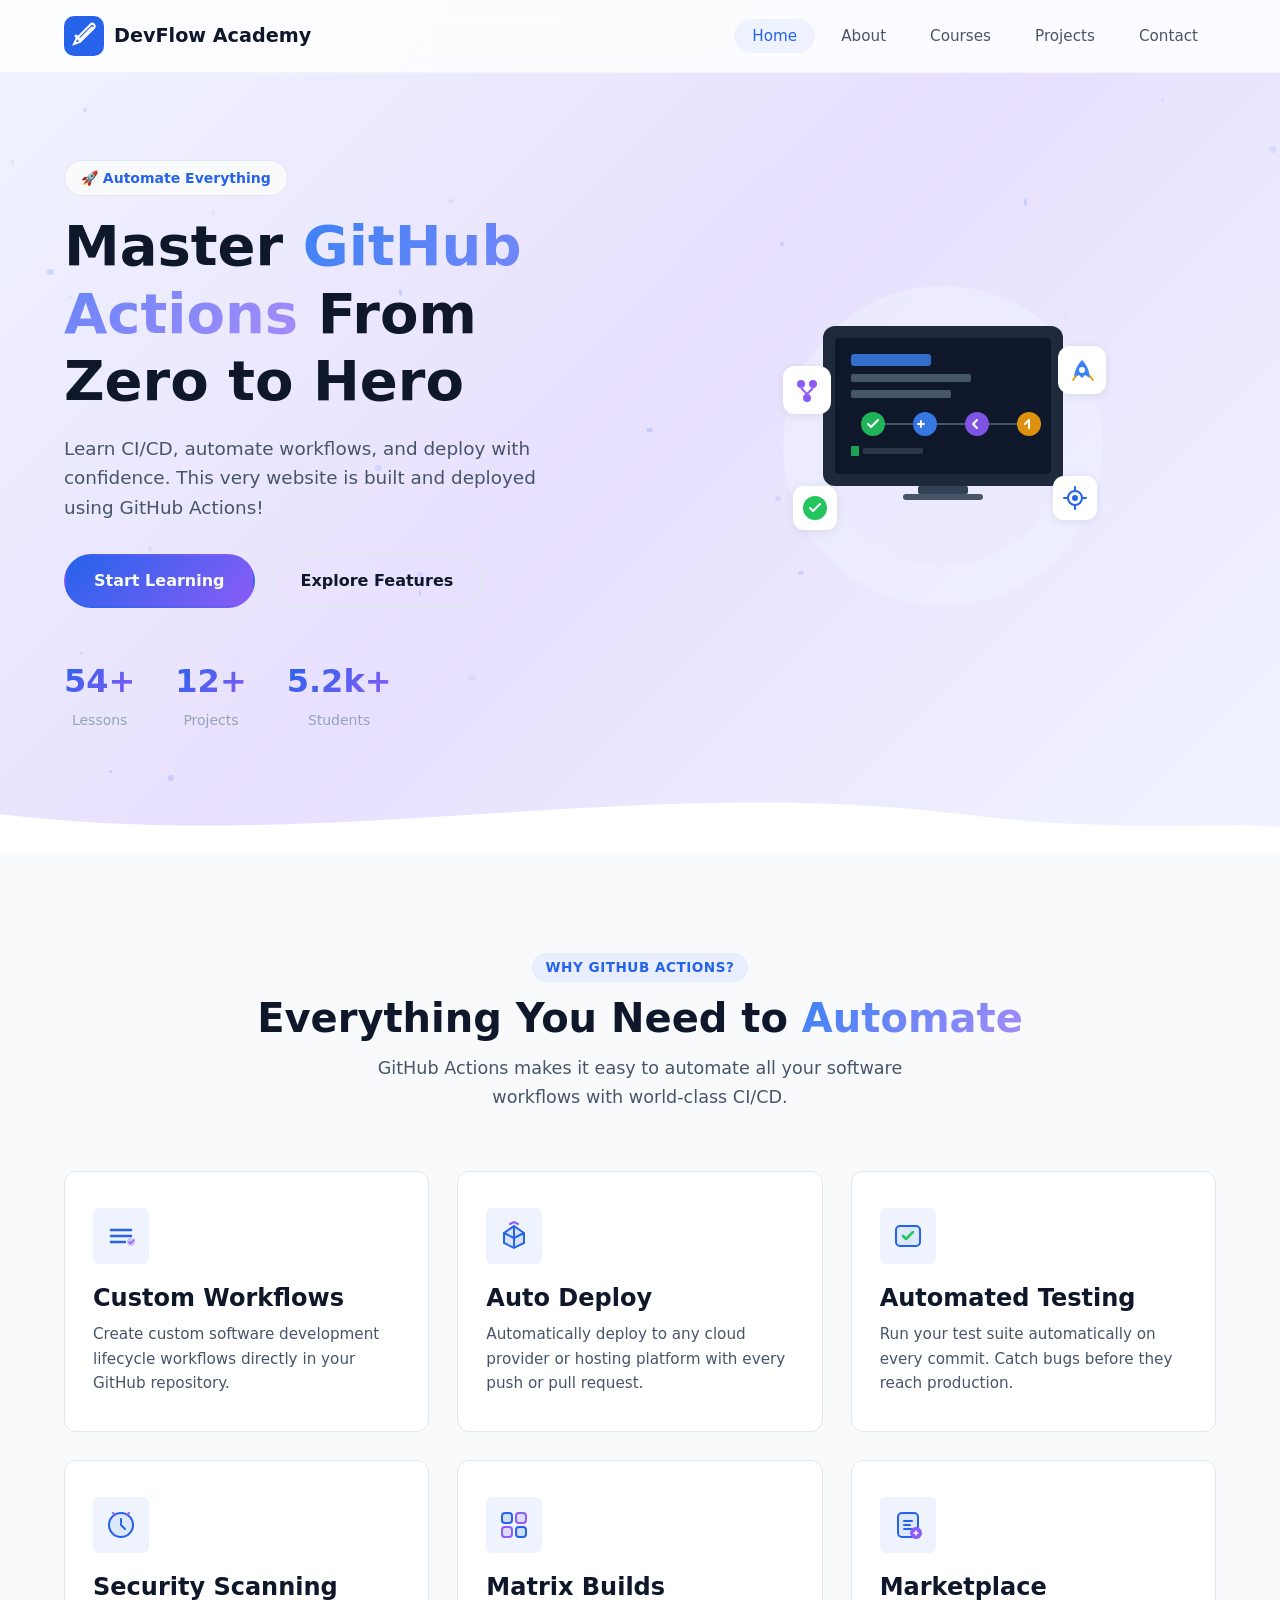
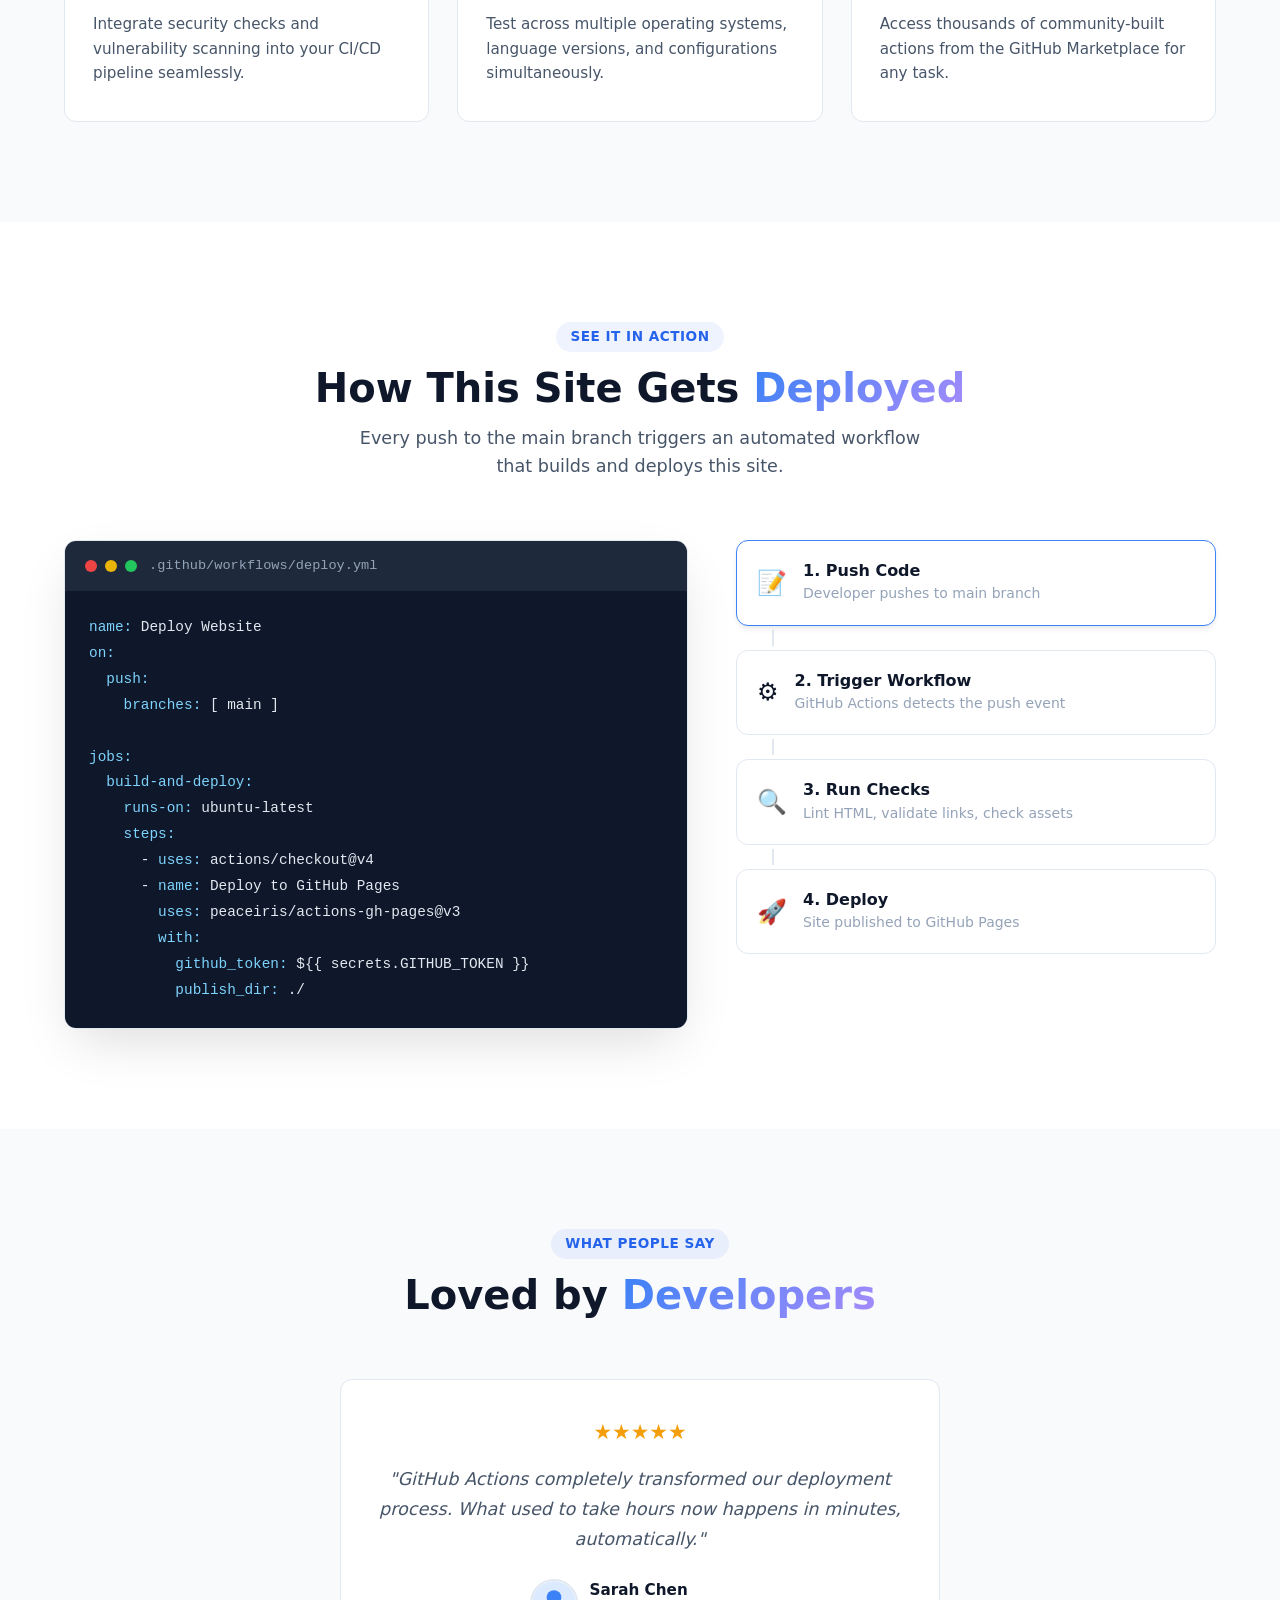
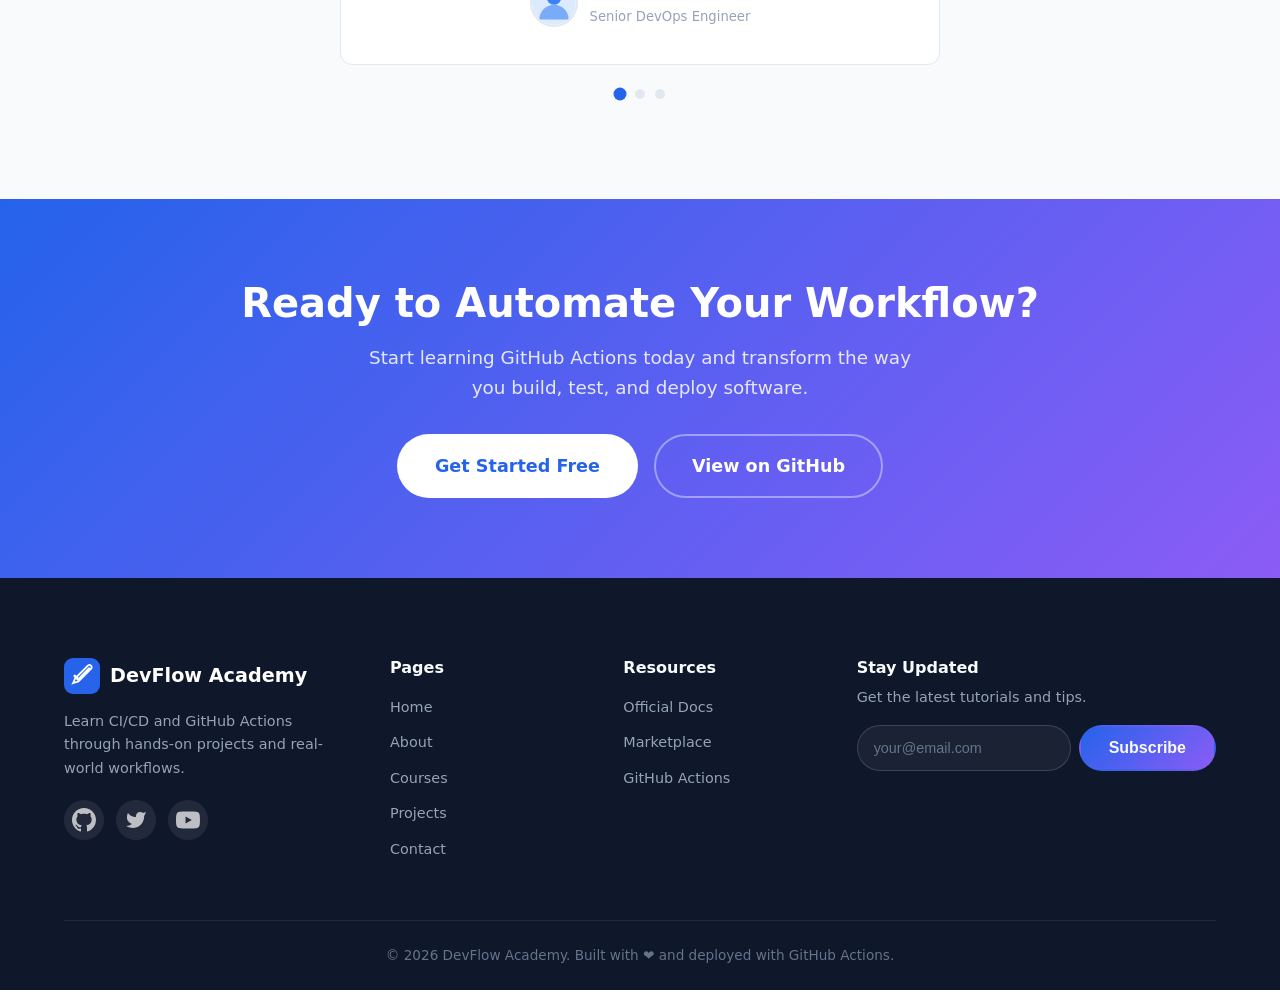
==== commit 346b693b: "Add detailed comments to deploy-s3.yml for student learning" ====
--- a/index.html
+++ b/index.html
@@ -3,7 +3,7 @@
 <head>
     <meta charset="UTF-8">
     <meta name="viewport" content="width=device-width, initial-scale=1.0">
-    <title>DevFlow Academy - Learn GitHub Actions</title>
+    <title>YVC-CloudDev Academy - Learn GitHub Actions</title>
     <link rel="stylesheet" href="css/style.css">
     <link rel="icon" href="images/favicon.svg" type="image/svg+xml">
 </head>
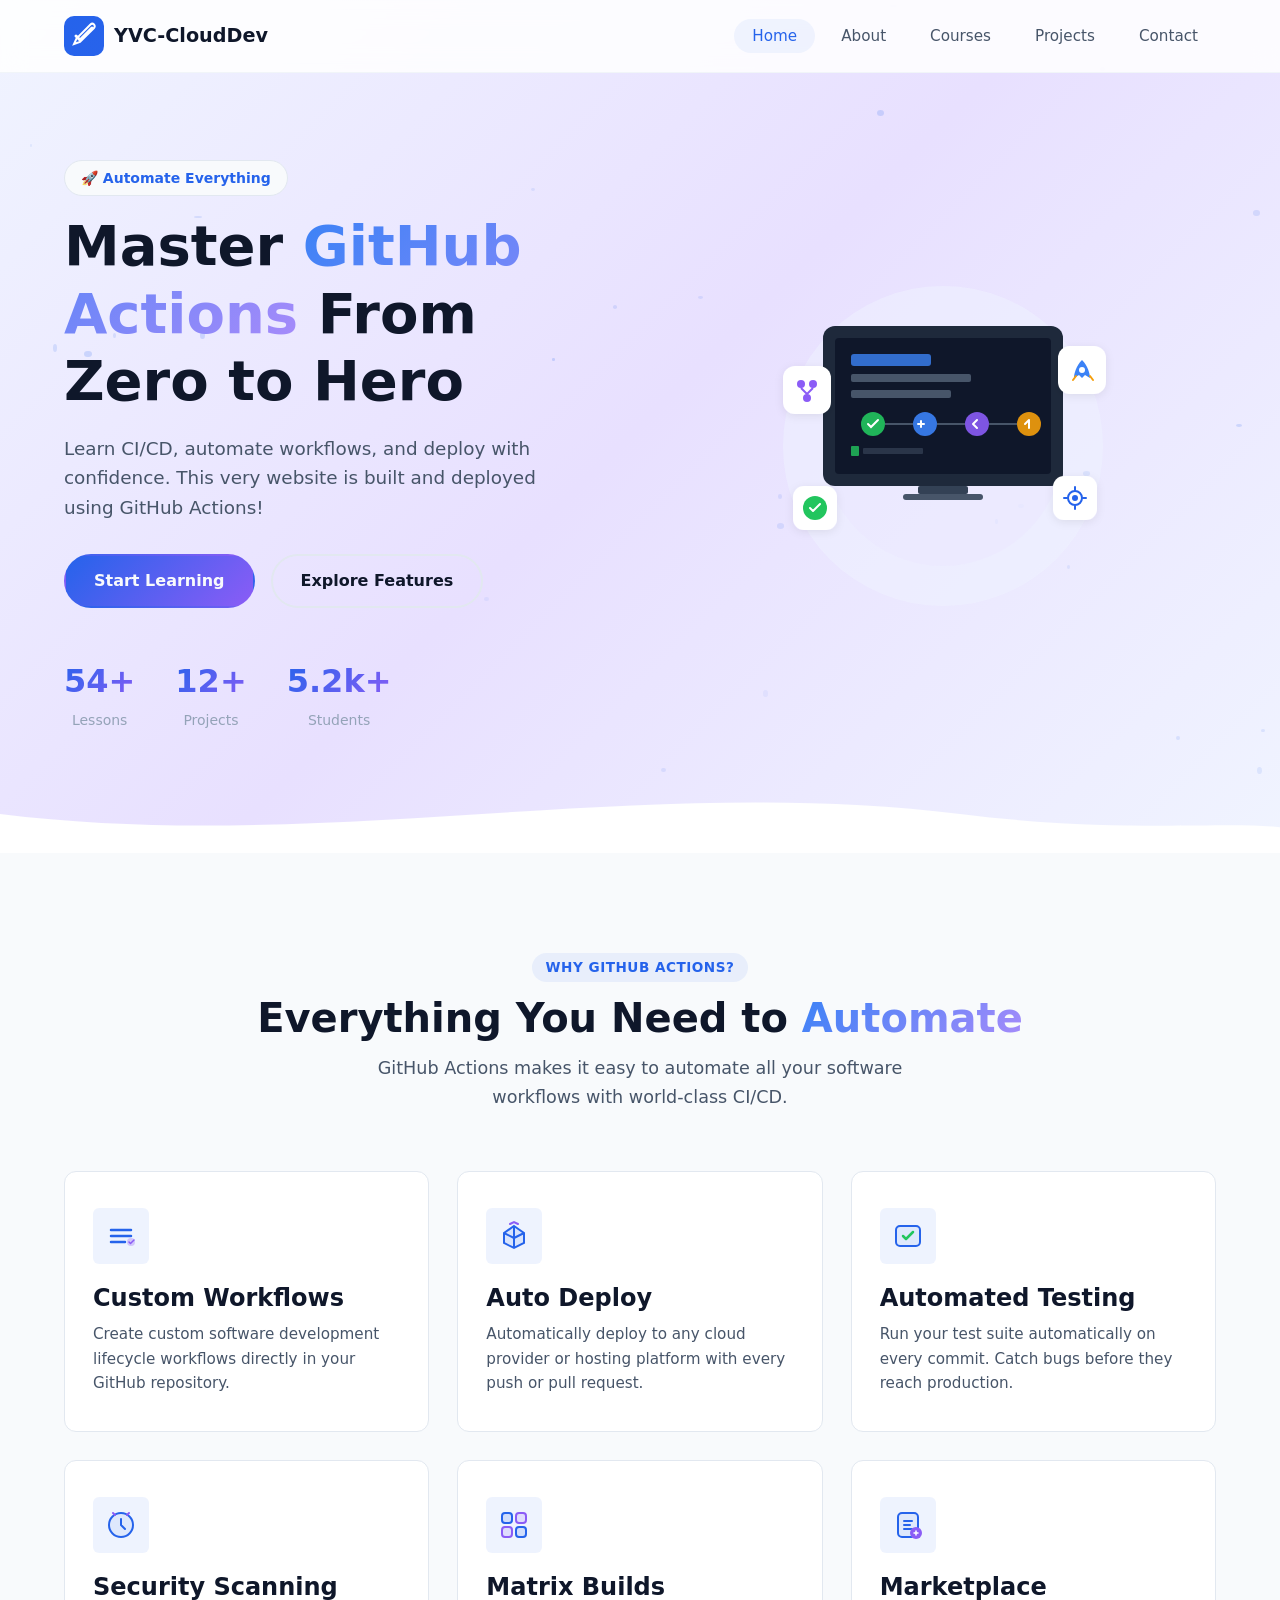
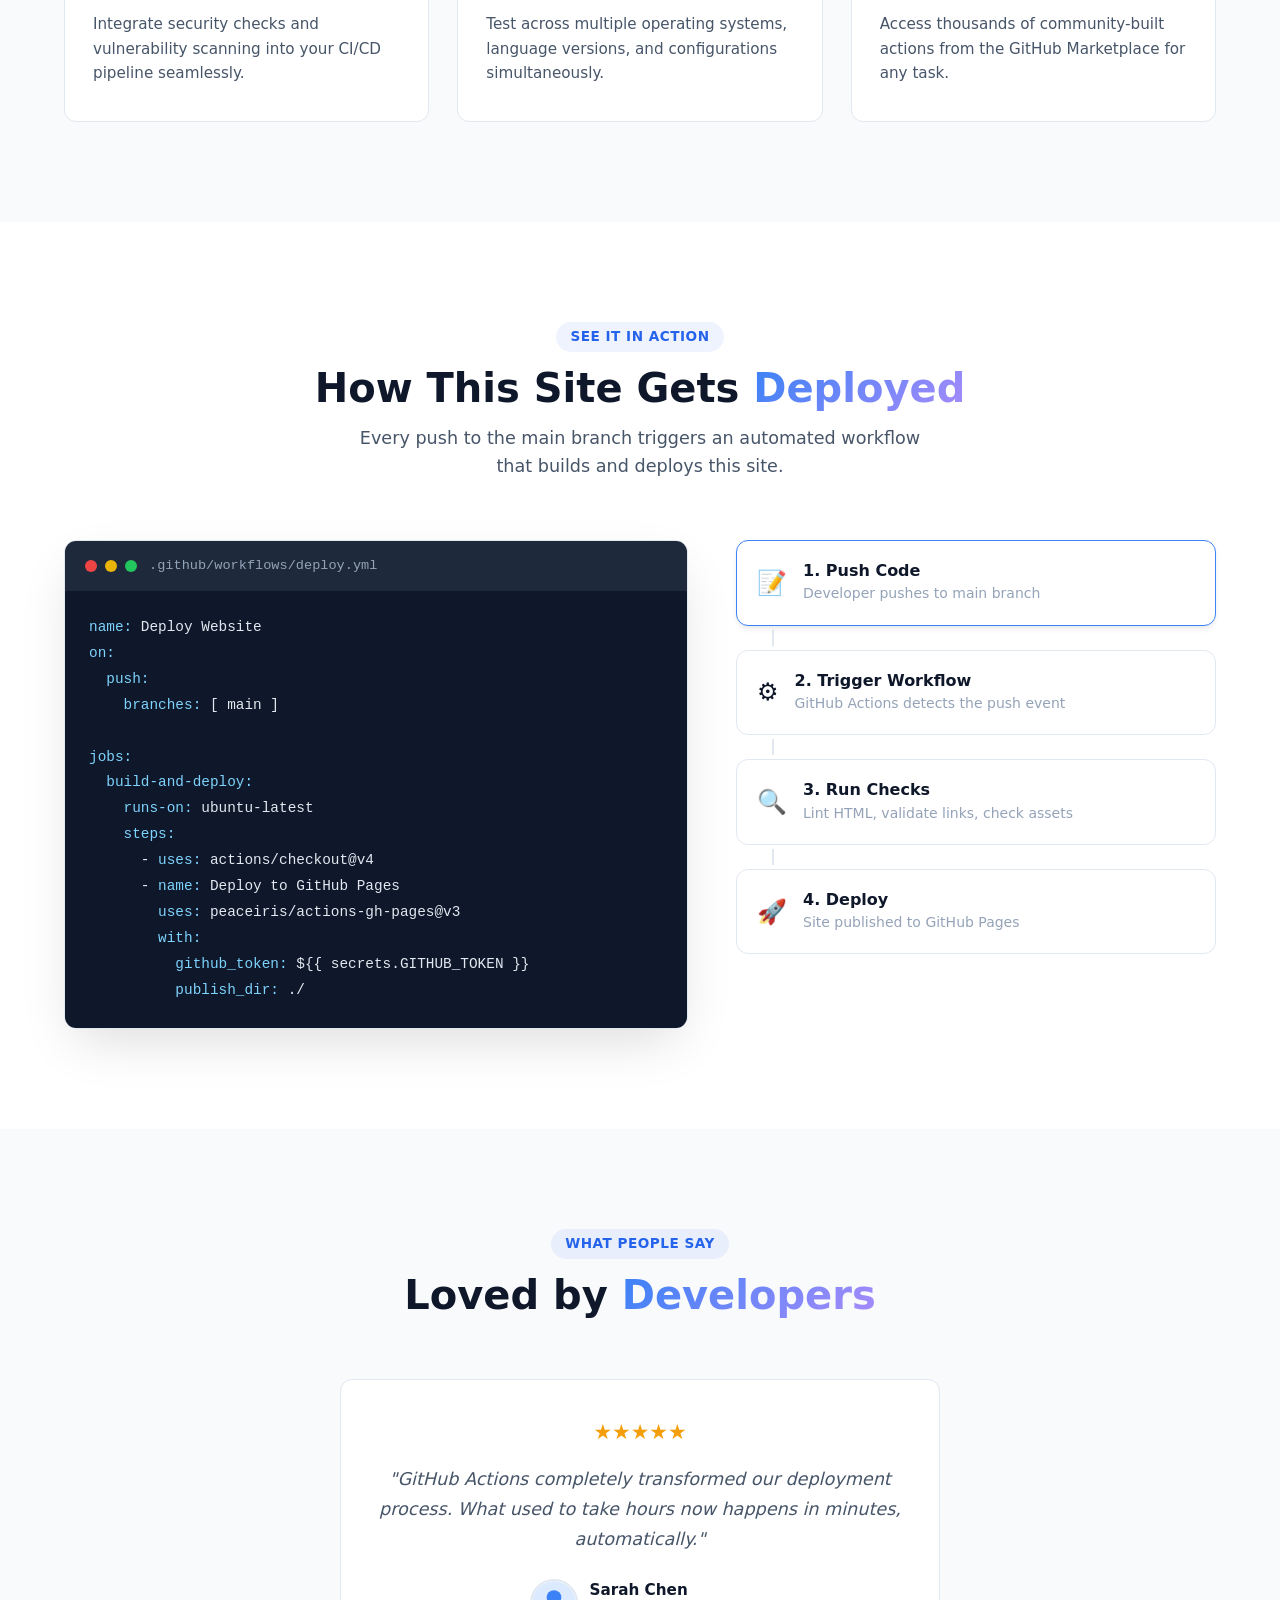
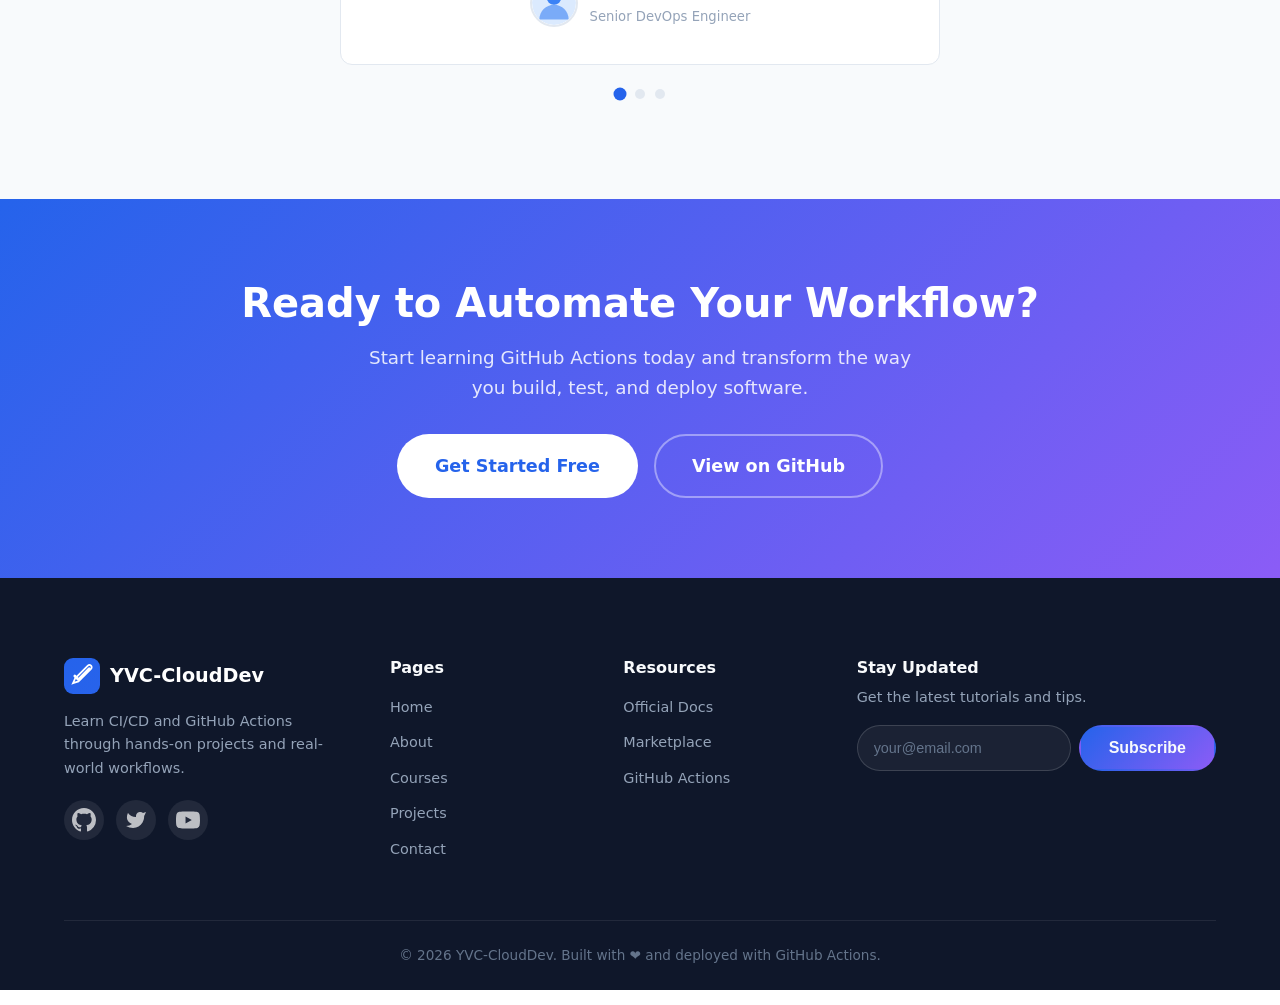
==== commit 2b0e5d7b: "Rename DevFlow Academy to YVC-CloudDev across all pages" ====
--- a/index.html
+++ b/index.html
@@ -12,8 +12,8 @@
     <nav class="navbar" id="navbar">
         <div class="container nav-container">
             <a href="index.html" class="logo">
-                <img src="images/logo.svg" alt="DevFlow Academy Logo" width="40" height="40">
-                <span>DevFlow Academy</span>
+                <img src="images/logo.svg" alt="YVC-CloudDev Logo" width="40" height="40">
+                <span>YVC-CloudDev</span>
             </a>
             <button class="nav-toggle" id="navToggle" aria-label="Toggle navigation">
                 <span></span>
@@ -260,8 +260,8 @@
             <div class="footer-grid">
                 <div class="footer-brand">
                     <a href="index.html" class="logo">
-                        <img src="images/logo.svg" alt="DevFlow Academy" width="36" height="36">
-                        <span>DevFlow Academy</span>
+                        <img src="images/logo.svg" alt="YVC-CloudDev" width="36" height="36">
+                        <span>YVC-CloudDev</span>
                     </a>
                     <p>Learn CI/CD and GitHub Actions through hands-on projects and real-world workflows.</p>
                     <div class="social-links">
@@ -298,7 +298,7 @@
                 </div>
             </div>
             <div class="footer-bottom">
-                <p>&copy; 2026 DevFlow Academy. Built with ❤️ and deployed with GitHub Actions.</p>
+                <p>&copy; 2026 YVC-CloudDev. Built with ❤️ and deployed with GitHub Actions.</p>
             </div>
         </div>
     </footer>
--- a/css/style.css
+++ b/css/style.css
@@ -1,5 +1,5 @@
 /* ===================================
-   DevFlow Academy - Main Stylesheet
+   YVC-CloudDev - Main Stylesheet
    Modern, responsive, GitHub-themed
    =================================== */
 
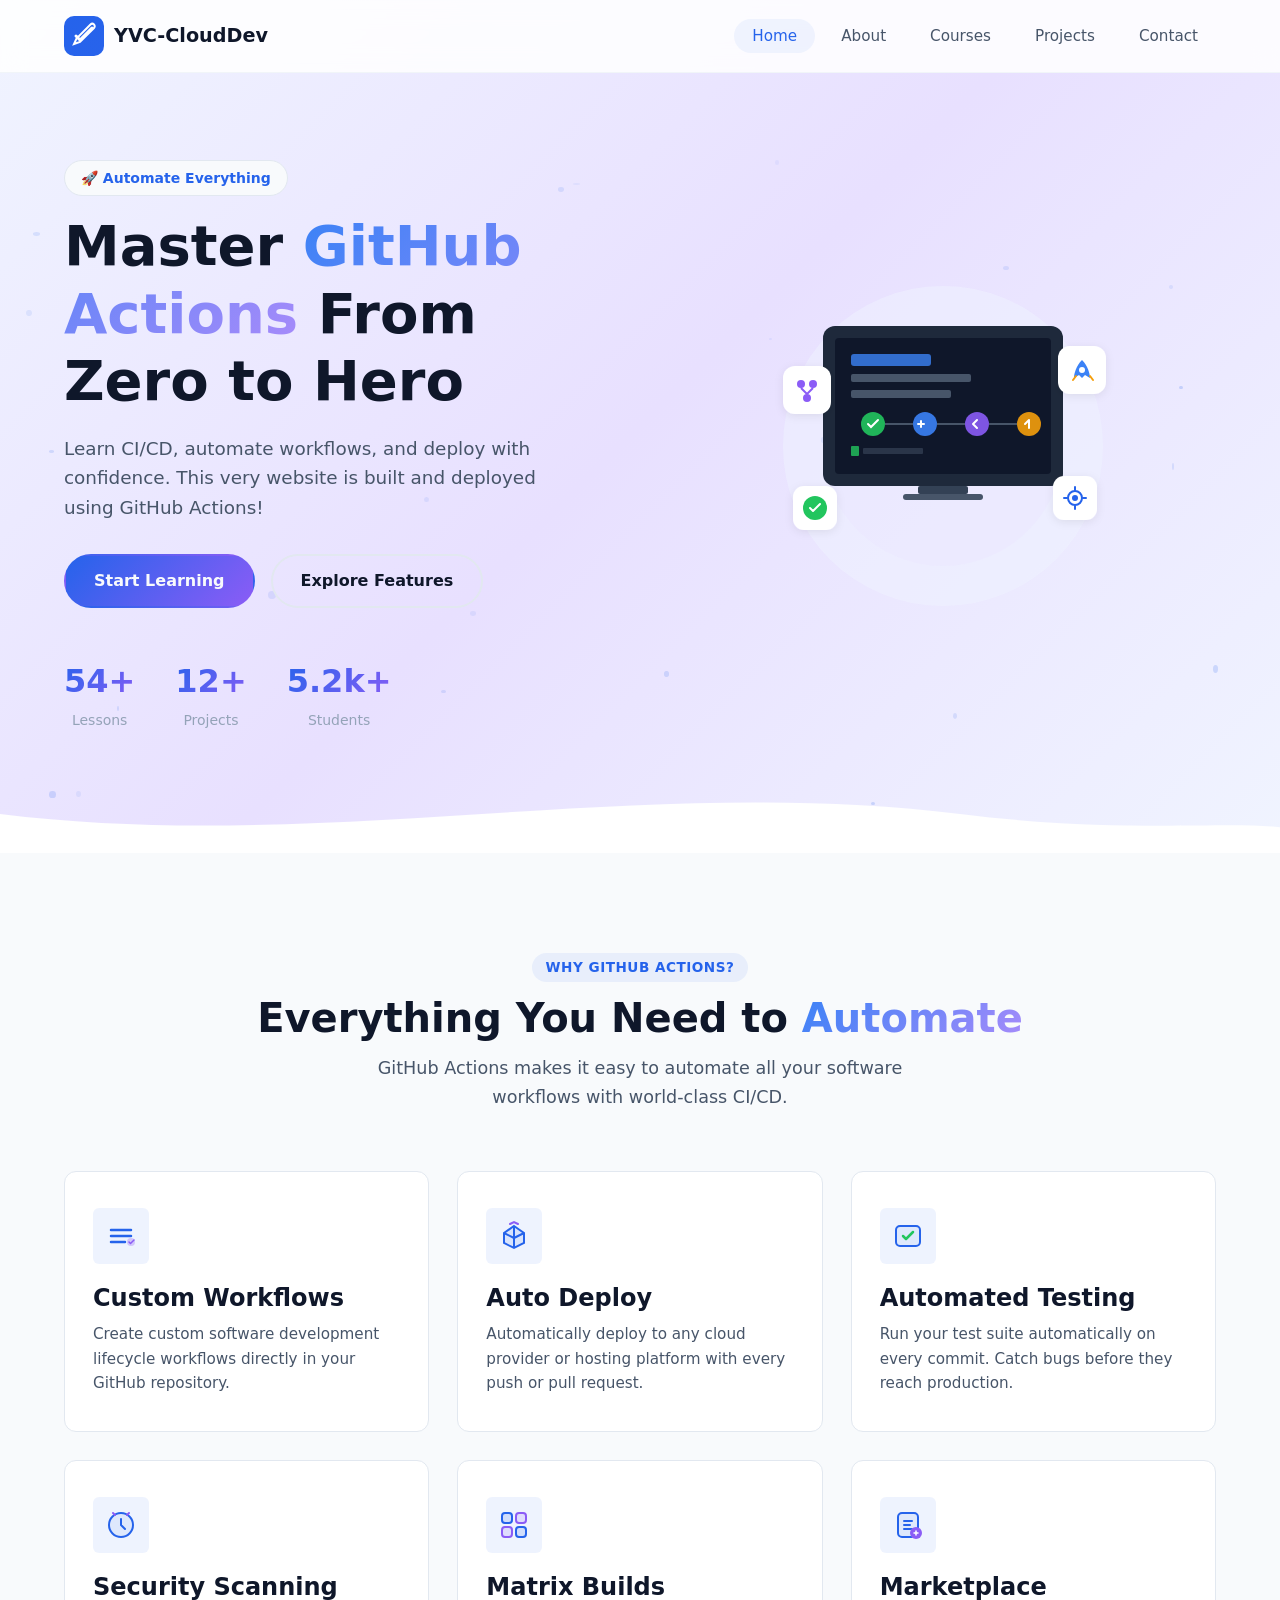
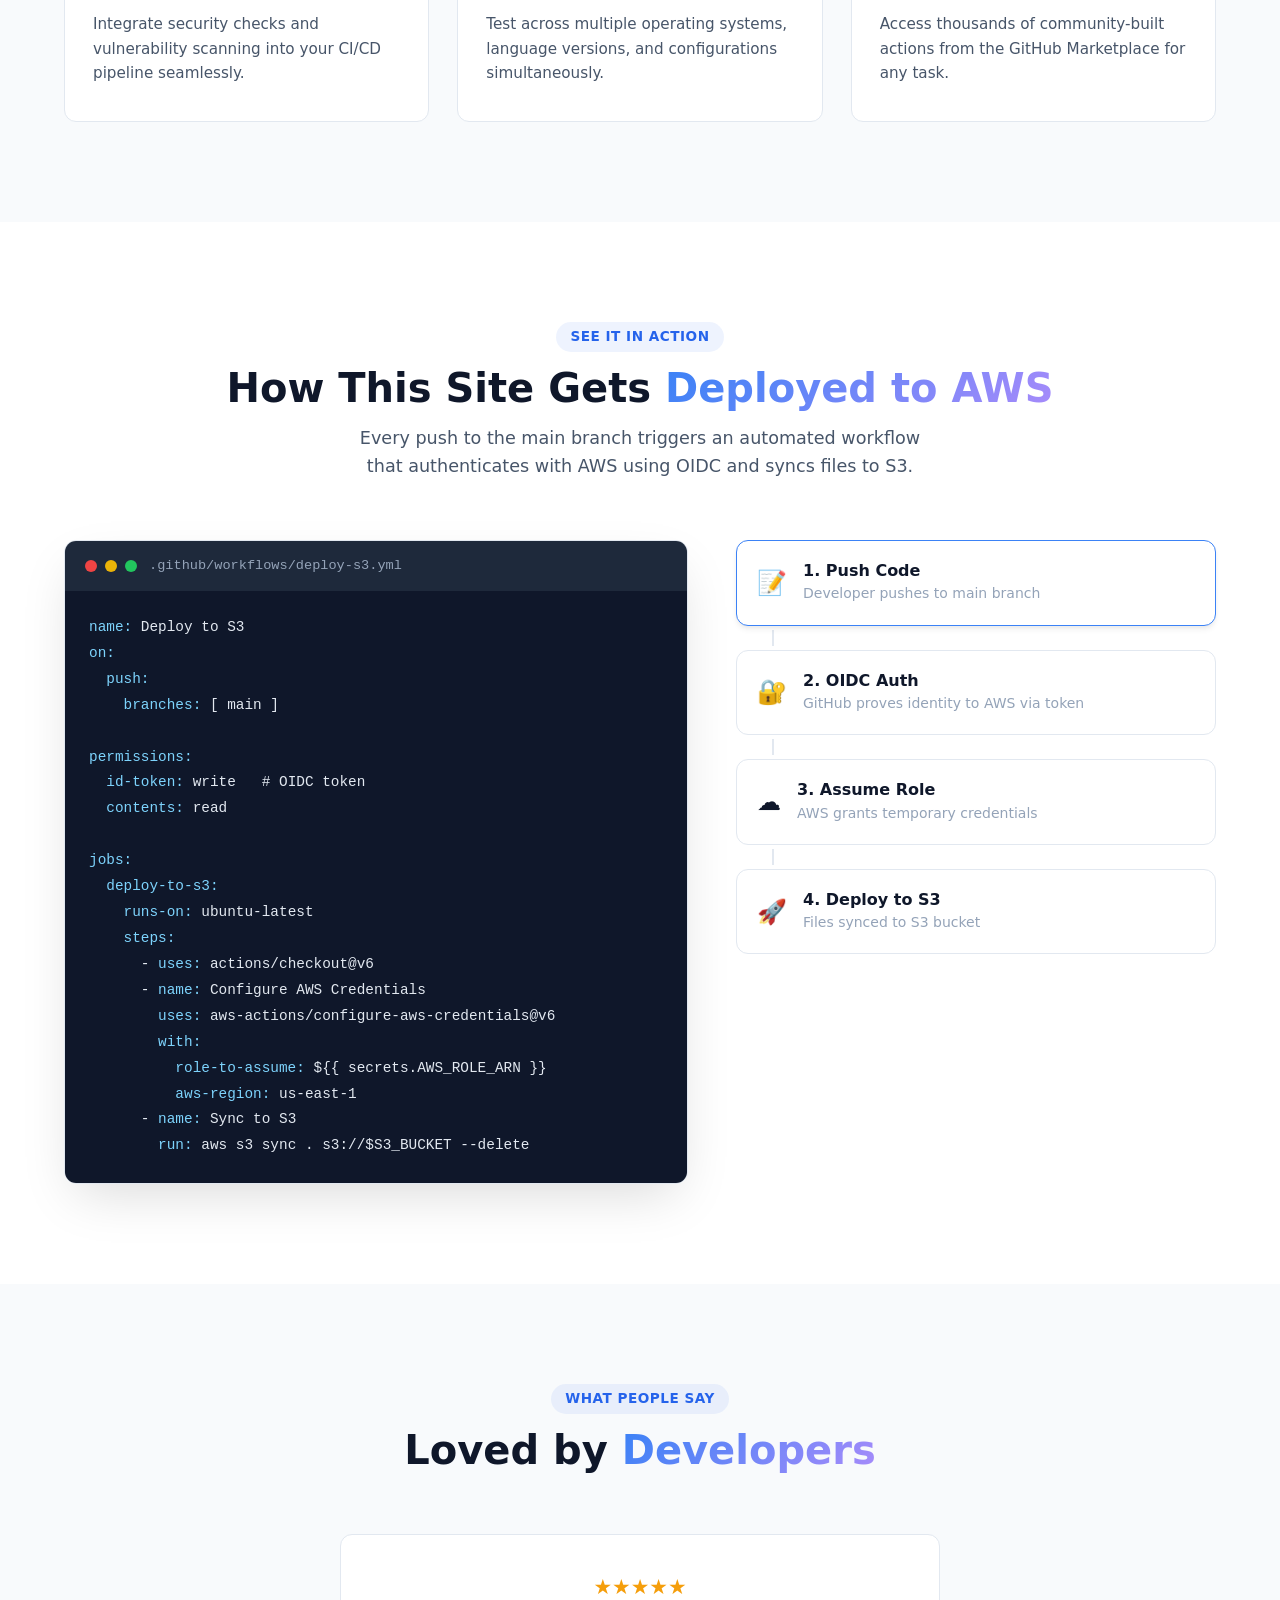
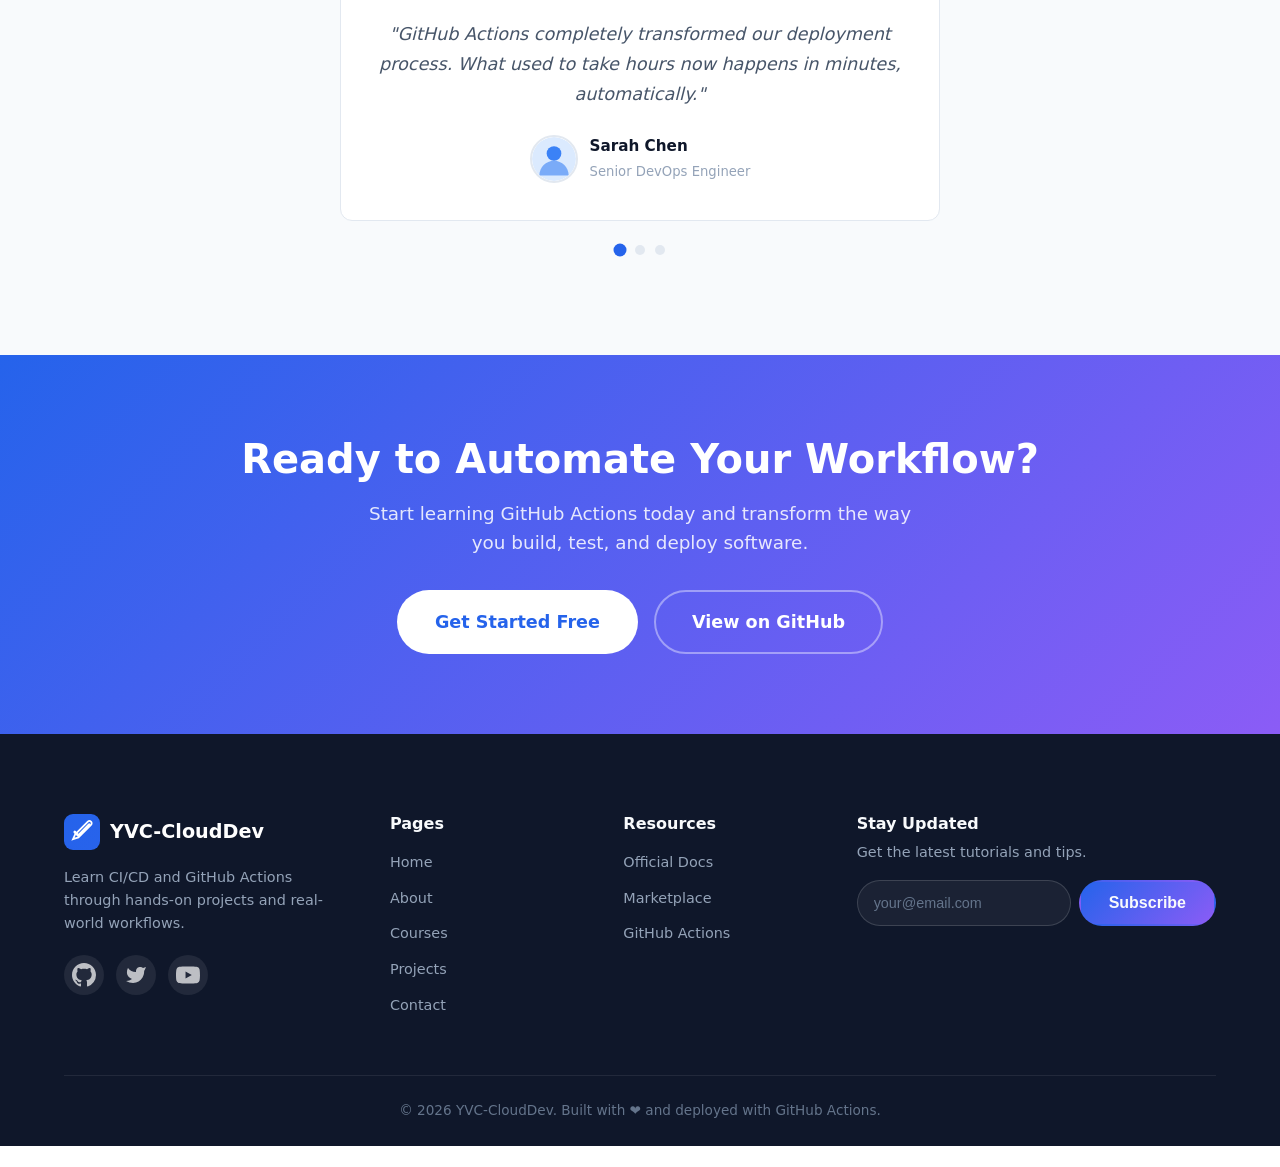
==== commit 4645f180: "Update homepage: show S3 deploy workflow with OIDC auth steps" ====
--- a/index.html
+++ b/index.html
@@ -128,8 +128,8 @@
         <div class="container">
             <div class="section-header">
                 <span class="section-tag">See It In Action</span>
-                <h2>How This Site Gets <span class="gradient-text">Deployed</span></h2>
-                <p>Every push to the main branch triggers an automated workflow that builds and deploys this site.</p>
+                <h2>How This Site Gets <span class="gradient-text">Deployed to AWS</span></h2>
+                <p>Every push to the main branch triggers an automated workflow that authenticates with AWS using OIDC and syncs files to S3.</p>
             </div>
             <div class="workflow-demo">
                 <div class="code-window">
@@ -139,23 +139,29 @@
                             <span class="dot yellow"></span>
                             <span class="dot green"></span>
                         </div>
-                        <span class="code-title">.github/workflows/deploy.yml</span>
-                    </div>
-                    <pre class="code-body"><code><span class="yaml-key">name:</span> Deploy Website
+                        <span class="code-title">.github/workflows/deploy-s3.yml</span>
+                    </div>
+                    <pre class="code-body"><code><span class="yaml-key">name:</span> Deploy to S3
 <span class="yaml-key">on:</span>
   <span class="yaml-key">push:</span>
     <span class="yaml-key">branches:</span> [ main ]
 
+<span class="yaml-key">permissions:</span>
+  <span class="yaml-key">id-token:</span> write   <span class="yaml-comment"># OIDC token</span>
+  <span class="yaml-key">contents:</span> read
+
 <span class="yaml-key">jobs:</span>
-  <span class="yaml-key">build-and-deploy:</span>
+  <span class="yaml-key">deploy-to-s3:</span>
     <span class="yaml-key">runs-on:</span> ubuntu-latest
     <span class="yaml-key">steps:</span>
-      - <span class="yaml-key">uses:</span> actions/checkout@v4
-      - <span class="yaml-key">name:</span> Deploy to GitHub Pages
-        <span class="yaml-key">uses:</span> peaceiris/actions-gh-pages@v3
+      - <span class="yaml-key">uses:</span> actions/checkout@v6
+      - <span class="yaml-key">name:</span> Configure AWS Credentials
+        <span class="yaml-key">uses:</span> aws-actions/configure-aws-credentials@v6
         <span class="yaml-key">with:</span>
-          <span class="yaml-key">github_token:</span> ${{ secrets.GITHUB_TOKEN }}
-          <span class="yaml-key">publish_dir:</span> ./</code></pre>
+          <span class="yaml-key">role-to-assume:</span> ${{ secrets.AWS_ROLE_ARN }}
+          <span class="yaml-key">aws-region:</span> us-east-1
+      - <span class="yaml-key">name:</span> Sync to S3
+        <span class="yaml-key">run:</span> aws s3 sync . s3://$S3_BUCKET --delete</code></pre>
                 </div>
                 <div class="workflow-steps">
                     <div class="workflow-step active">
@@ -167,26 +173,26 @@
                     </div>
                     <div class="workflow-connector"></div>
                     <div class="workflow-step">
-                        <div class="step-icon">⚙️</div>
+                        <div class="step-icon">🔐</div>
                         <div class="step-info">
-                            <h4>2. Trigger Workflow</h4>
-                            <p>GitHub Actions detects the push event</p>
+                            <h4>2. OIDC Auth</h4>
+                            <p>GitHub proves identity to AWS via token</p>
                         </div>
                     </div>
                     <div class="workflow-connector"></div>
                     <div class="workflow-step">
-                        <div class="step-icon">🔍</div>
+                        <div class="step-icon">☁️</div>
                         <div class="step-info">
-                            <h4>3. Run Checks</h4>
-                            <p>Lint HTML, validate links, check assets</p>
+                            <h4>3. Assume Role</h4>
+                            <p>AWS grants temporary credentials</p>
                         </div>
                     </div>
                     <div class="workflow-connector"></div>
                     <div class="workflow-step">
                         <div class="step-icon">🚀</div>
                         <div class="step-info">
-                            <h4>4. Deploy</h4>
-                            <p>Site published to GitHub Pages</p>
+                            <h4>4. Deploy to S3</h4>
+                            <p>Files synced to S3 bucket</p>
                         </div>
                     </div>
                 </div>
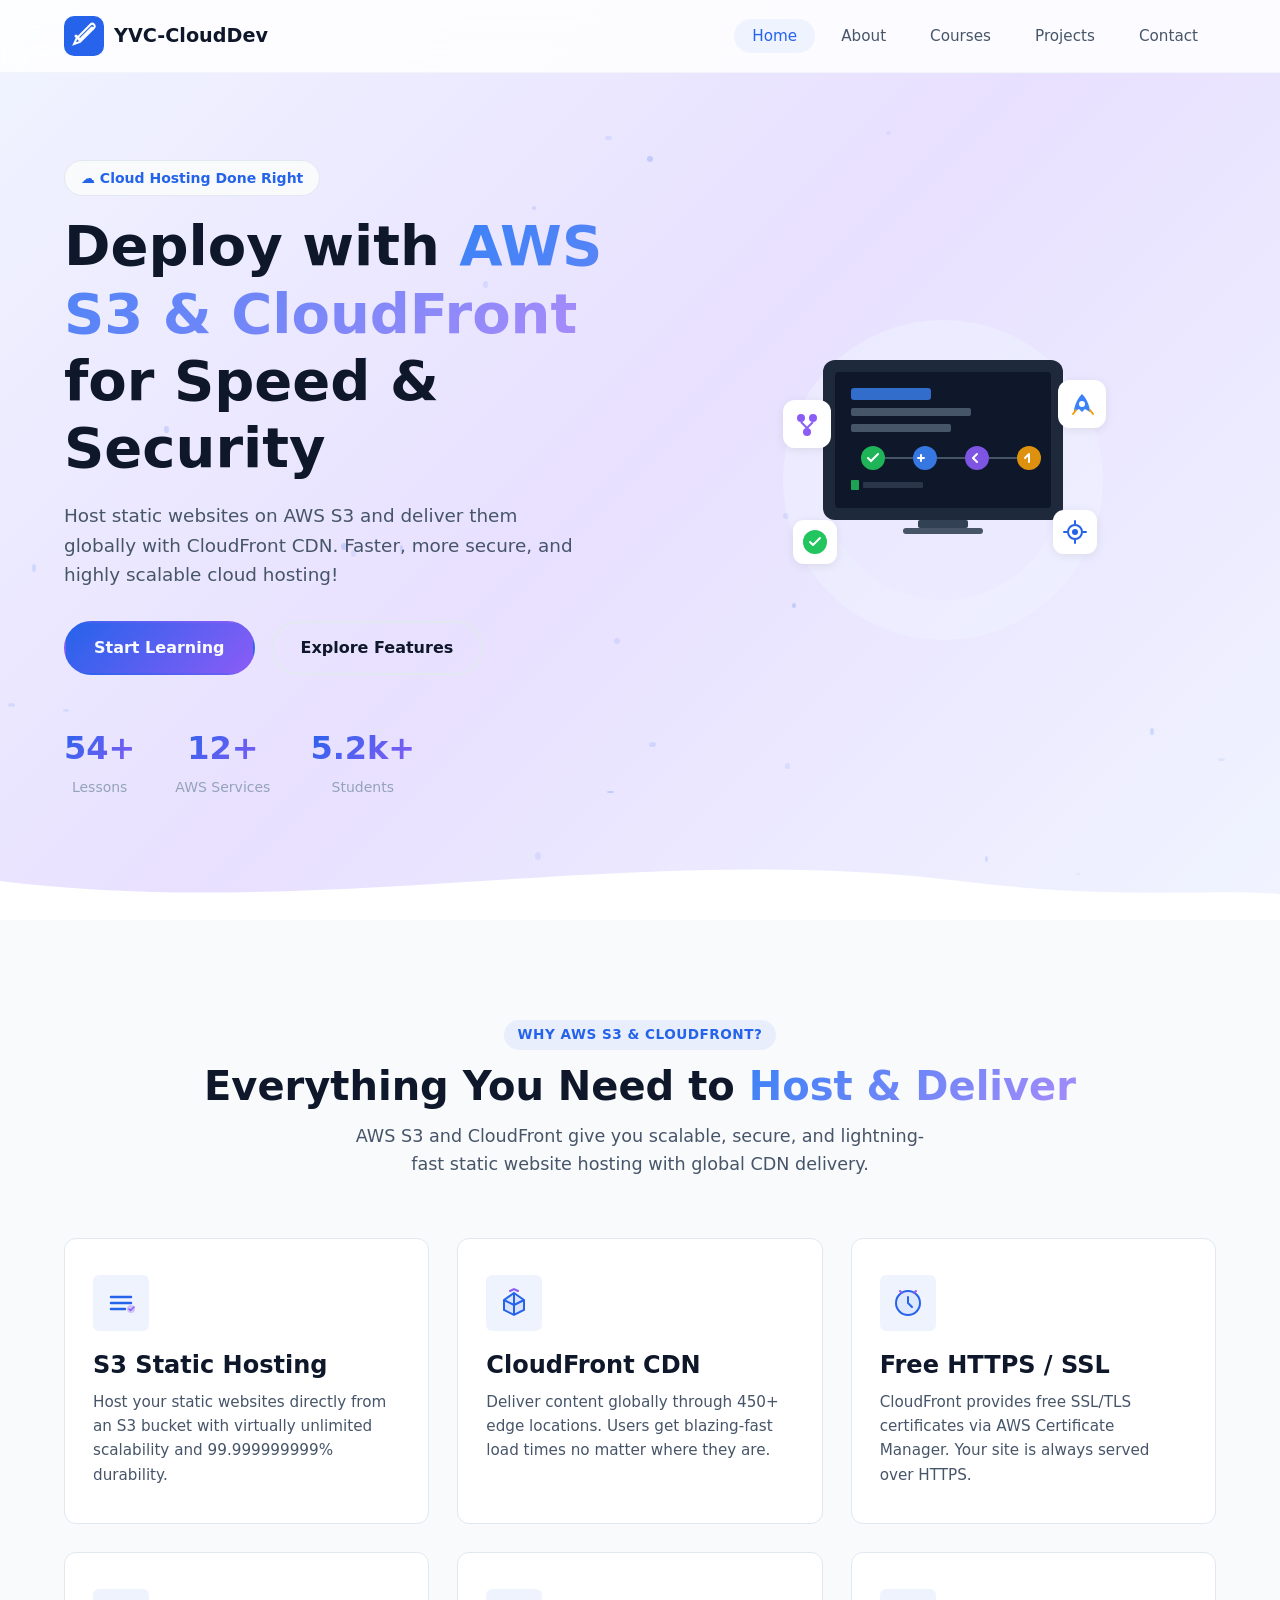
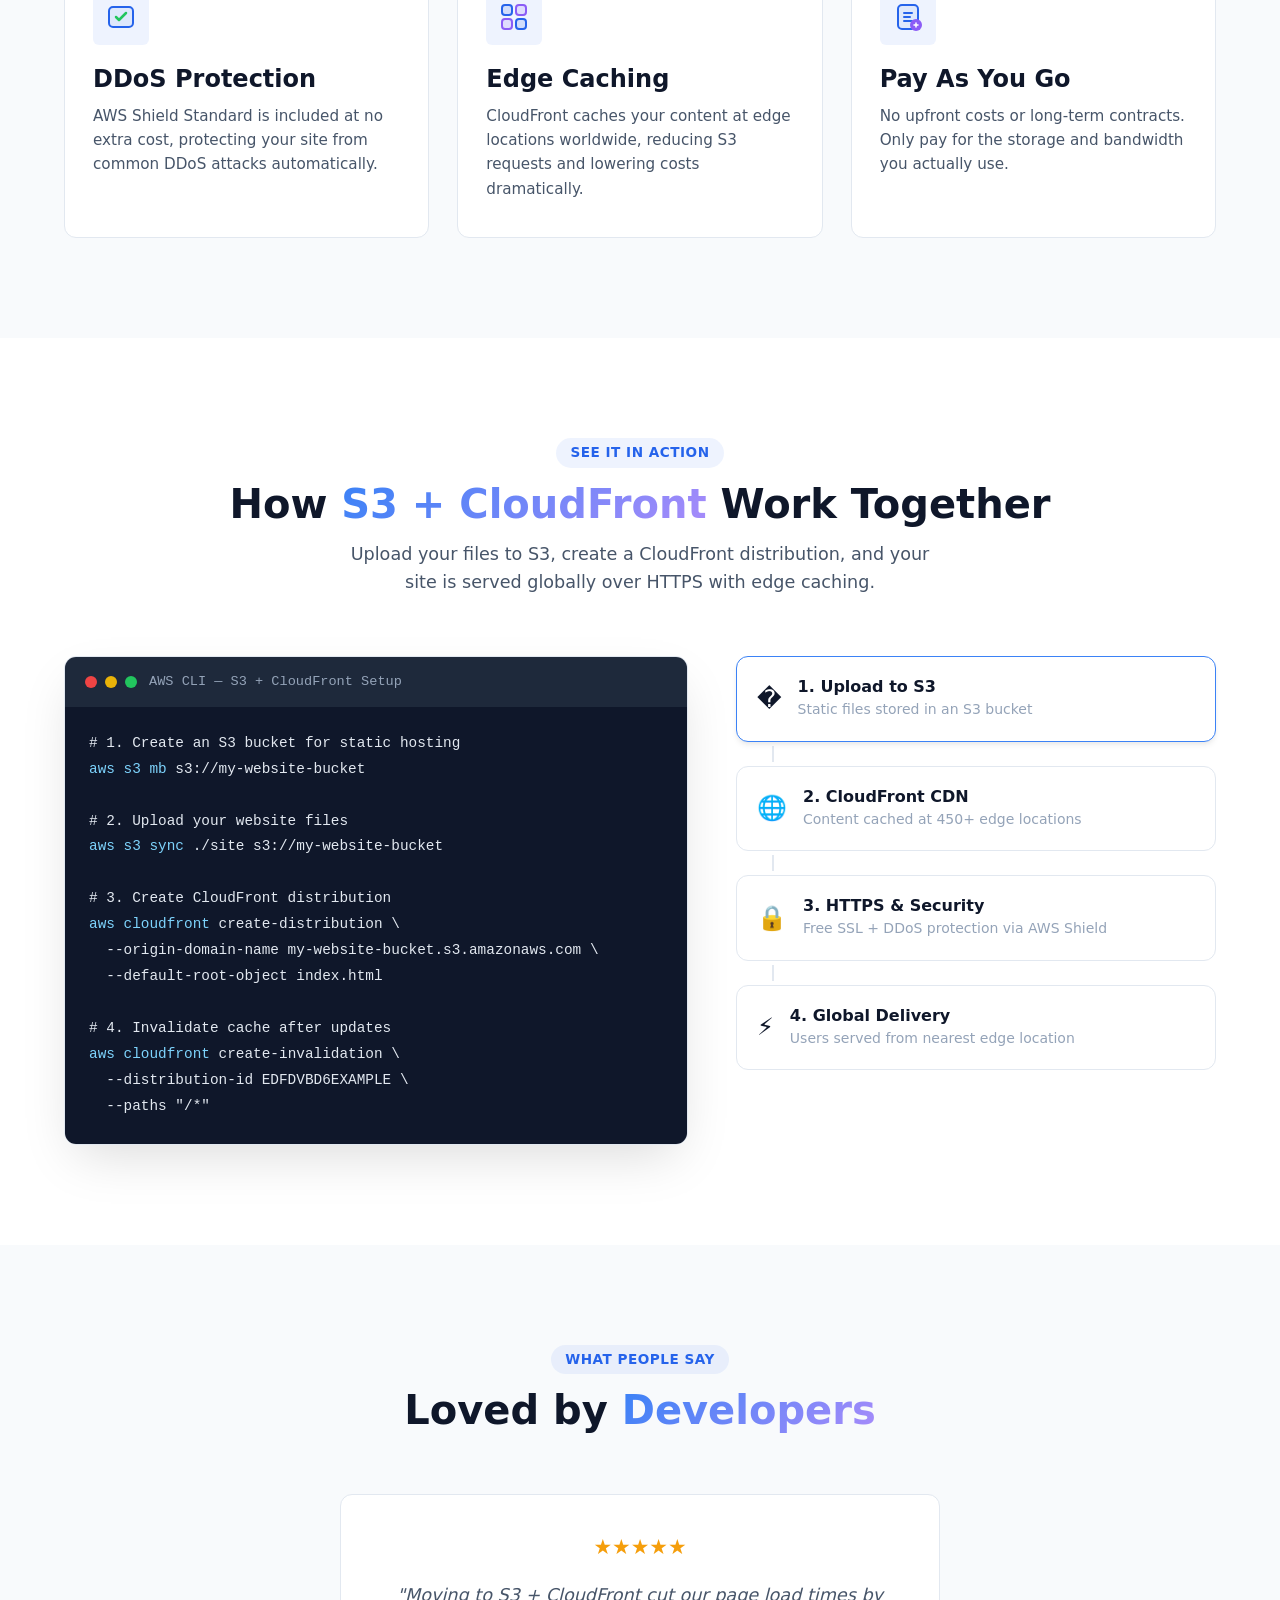
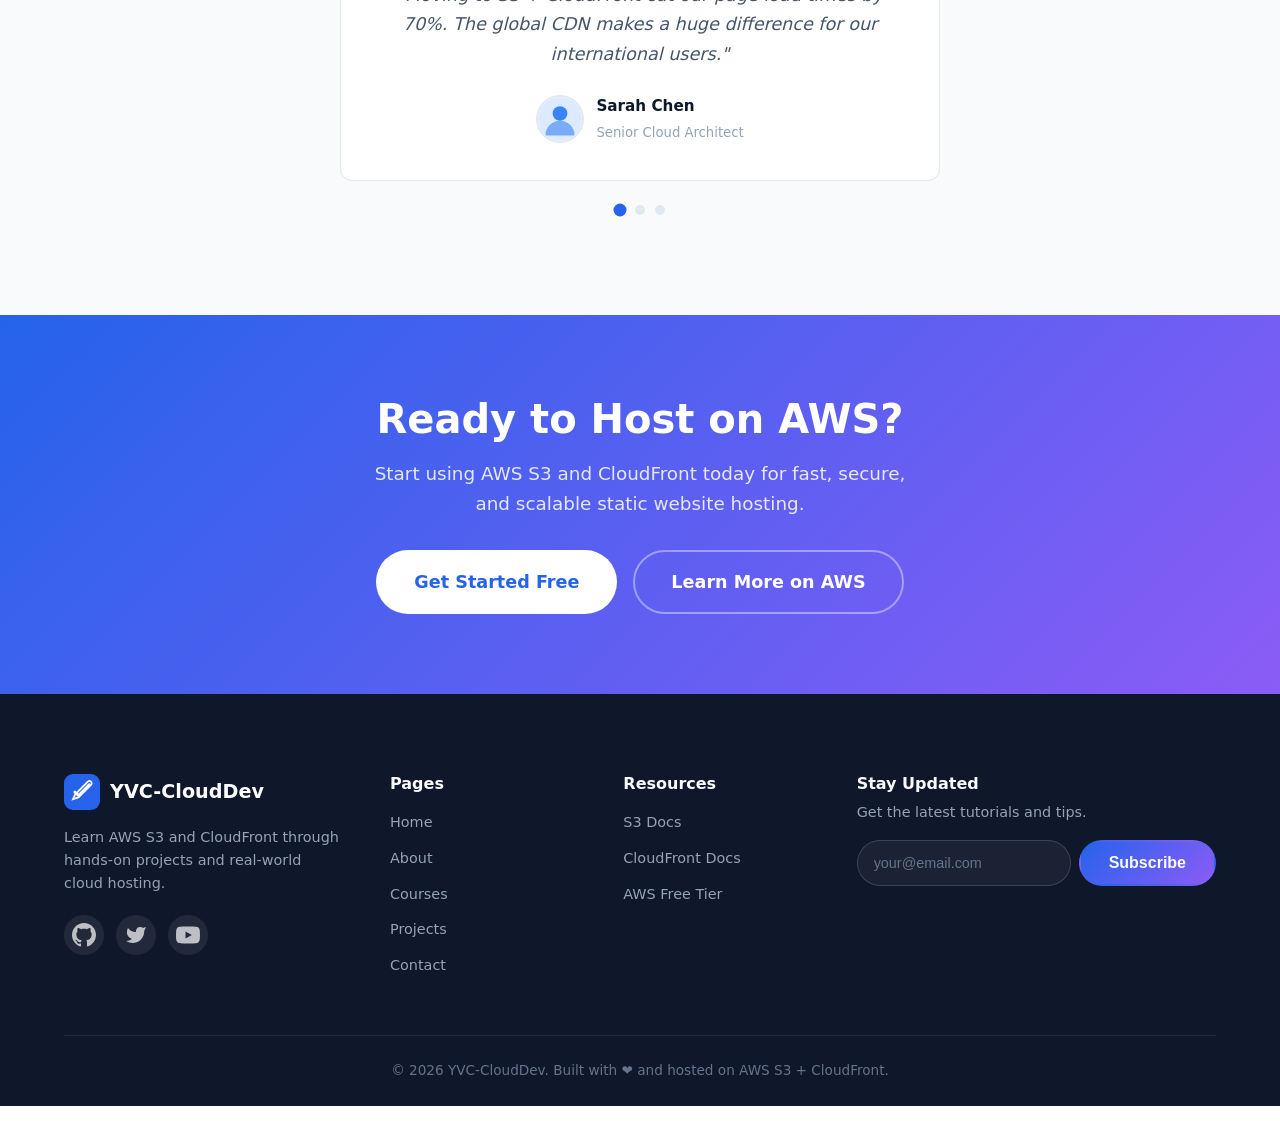
==== commit fd0637f9: "Update website content to AWS S3 & CloudFront and add CloudFront invalidation workflow" ====
--- a/index.html
+++ b/index.html
@@ -3,7 +3,7 @@
 <head>
     <meta charset="UTF-8">
     <meta name="viewport" content="width=device-width, initial-scale=1.0">
-    <title>YVC-CloudDev Academy - Learn GitHub Actions</title>
+    <title>YVC-CloudDev Academy - AWS S3 & CloudFront</title>
     <link rel="stylesheet" href="css/style.css">
     <link rel="icon" href="images/favicon.svg" type="image/svg+xml">
 </head>
@@ -35,9 +35,9 @@
         <div class="hero-particles" id="particles"></div>
         <div class="container hero-content">
             <div class="hero-text">
-                <span class="badge">🚀 Automate Everything</span>
-                <h1>Master <span class="gradient-text">GitHub Actions</span> From Zero to Hero</h1>
-                <p>Learn CI/CD, automate workflows, and deploy with confidence. This very website is built and deployed using GitHub Actions!</p>
+                <span class="badge">☁️ Cloud Hosting Done Right</span>
+                <h1>Deploy with <span class="gradient-text">AWS S3 & CloudFront</span> for Speed & Security</h1>
+                <p>Host static websites on AWS S3 and deliver them globally with CloudFront CDN. Faster, more secure, and highly scalable cloud hosting!</p>
                 <div class="hero-buttons">
                     <a href="courses.html" class="btn btn-primary">Start Learning</a>
                     <a href="#features" class="btn btn-outline">Explore Features</a>
@@ -49,7 +49,7 @@
                     </div>
                     <div class="stat">
                         <strong id="counterProjects">0</strong>
-                        <span>Projects</span>
+                        <span>AWS Services</span>
                     </div>
                     <div class="stat">
                         <strong id="counterStudents">0</strong>
@@ -72,52 +72,52 @@
     <section class="features" id="features">
         <div class="container">
             <div class="section-header">
-                <span class="section-tag">Why GitHub Actions?</span>
-                <h2>Everything You Need to <span class="gradient-text">Automate</span></h2>
-                <p>GitHub Actions makes it easy to automate all your software workflows with world-class CI/CD.</p>
+                <span class="section-tag">Why AWS S3 & CloudFront?</span>
+                <h2>Everything You Need to <span class="gradient-text">Host & Deliver</span></h2>
+                <p>AWS S3 and CloudFront give you scalable, secure, and lightning-fast static website hosting with global CDN delivery.</p>
             </div>
             <div class="features-grid">
                 <div class="feature-card" data-aos="fade-up">
                     <div class="feature-icon">
-                        <img src="images/icon-workflow.svg" alt="Workflow Icon">
-                    </div>
-                    <h3>Custom Workflows</h3>
-                    <p>Create custom software development lifecycle workflows directly in your GitHub repository.</p>
+                        <img src="images/icon-workflow.svg" alt="S3 Bucket Icon">
+                    </div>
+                    <h3>S3 Static Hosting</h3>
+                    <p>Host your static websites directly from an S3 bucket with virtually unlimited scalability and 99.999999999% durability.</p>
                 </div>
                 <div class="feature-card" data-aos="fade-up" data-delay="100">
                     <div class="feature-icon">
-                        <img src="images/icon-deploy.svg" alt="Deploy Icon">
-                    </div>
-                    <h3>Auto Deploy</h3>
-                    <p>Automatically deploy to any cloud provider or hosting platform with every push or pull request.</p>
+                        <img src="images/icon-deploy.svg" alt="CloudFront Icon">
+                    </div>
+                    <h3>CloudFront CDN</h3>
+                    <p>Deliver content globally through 450+ edge locations. Users get blazing-fast load times no matter where they are.</p>
                 </div>
                 <div class="feature-card" data-aos="fade-up" data-delay="200">
                     <div class="feature-icon">
-                        <img src="images/icon-test.svg" alt="Test Icon">
-                    </div>
-                    <h3>Automated Testing</h3>
-                    <p>Run your test suite automatically on every commit. Catch bugs before they reach production.</p>
+                        <img src="images/icon-security.svg" alt="HTTPS Icon">
+                    </div>
+                    <h3>Free HTTPS / SSL</h3>
+                    <p>CloudFront provides free SSL/TLS certificates via AWS Certificate Manager. Your site is always served over HTTPS.</p>
                 </div>
                 <div class="feature-card" data-aos="fade-up" data-delay="300">
                     <div class="feature-icon">
-                        <img src="images/icon-security.svg" alt="Security Icon">
-                    </div>
-                    <h3>Security Scanning</h3>
-                    <p>Integrate security checks and vulnerability scanning into your CI/CD pipeline seamlessly.</p>
+                        <img src="images/icon-test.svg" alt="Security Icon">
+                    </div>
+                    <h3>DDoS Protection</h3>
+                    <p>AWS Shield Standard is included at no extra cost, protecting your site from common DDoS attacks automatically.</p>
                 </div>
                 <div class="feature-card" data-aos="fade-up" data-delay="400">
                     <div class="feature-icon">
-                        <img src="images/icon-matrix.svg" alt="Matrix Icon">
-                    </div>
-                    <h3>Matrix Builds</h3>
-                    <p>Test across multiple operating systems, language versions, and configurations simultaneously.</p>
+                        <img src="images/icon-matrix.svg" alt="Caching Icon">
+                    </div>
+                    <h3>Edge Caching</h3>
+                    <p>CloudFront caches your content at edge locations worldwide, reducing S3 requests and lowering costs dramatically.</p>
                 </div>
                 <div class="feature-card" data-aos="fade-up" data-delay="500">
                     <div class="feature-icon">
-                        <img src="images/icon-marketplace.svg" alt="Marketplace Icon">
-                    </div>
-                    <h3>Marketplace</h3>
-                    <p>Access thousands of community-built actions from the GitHub Marketplace for any task.</p>
+                        <img src="images/icon-marketplace.svg" alt="Cost Icon">
+                    </div>
+                    <h3>Pay As You Go</h3>
+                    <p>No upfront costs or long-term contracts. Only pay for the storage and bandwidth you actually use.</p>
                 </div>
             </div>
         </div>
@@ -128,8 +128,8 @@
         <div class="container">
             <div class="section-header">
                 <span class="section-tag">See It In Action</span>
-                <h2>How This Site Gets <span class="gradient-text">Deployed to AWS</span></h2>
-                <p>Every push to the main branch triggers an automated workflow that authenticates with AWS using OIDC and syncs files to S3.</p>
+                <h2>How <span class="gradient-text">S3 + CloudFront</span> Work Together</h2>
+                <p>Upload your files to S3, create a CloudFront distribution, and your site is served globally over HTTPS with edge caching.</p>
             </div>
             <div class="workflow-demo">
                 <div class="code-window">
@@ -139,60 +139,54 @@
                             <span class="dot yellow"></span>
                             <span class="dot green"></span>
                         </div>
-                        <span class="code-title">.github/workflows/deploy-s3.yml</span>
-                    </div>
-                    <pre class="code-body"><code><span class="yaml-key">name:</span> Deploy to S3
-<span class="yaml-key">on:</span>
-  <span class="yaml-key">push:</span>
-    <span class="yaml-key">branches:</span> [ main ]
-
-<span class="yaml-key">permissions:</span>
-  <span class="yaml-key">id-token:</span> write   <span class="yaml-comment"># OIDC token</span>
-  <span class="yaml-key">contents:</span> read
-
-<span class="yaml-key">jobs:</span>
-  <span class="yaml-key">deploy-to-s3:</span>
-    <span class="yaml-key">runs-on:</span> ubuntu-latest
-    <span class="yaml-key">steps:</span>
-      - <span class="yaml-key">uses:</span> actions/checkout@v6
-      - <span class="yaml-key">name:</span> Configure AWS Credentials
-        <span class="yaml-key">uses:</span> aws-actions/configure-aws-credentials@v6
-        <span class="yaml-key">with:</span>
-          <span class="yaml-key">role-to-assume:</span> ${{ secrets.AWS_ROLE_ARN }}
-          <span class="yaml-key">aws-region:</span> us-east-1
-      - <span class="yaml-key">name:</span> Sync to S3
-        <span class="yaml-key">run:</span> aws s3 sync . s3://$S3_BUCKET --delete</code></pre>
+                        <span class="code-title">AWS CLI — S3 + CloudFront Setup</span>
+                    </div>
+                    <pre class="code-body"><code><span class="yaml-comment"># 1. Create an S3 bucket for static hosting</span>
+<span class="yaml-key">aws s3 mb</span> s3://my-website-bucket
+
+<span class="yaml-comment"># 2. Upload your website files</span>
+<span class="yaml-key">aws s3 sync</span> ./site s3://my-website-bucket
+
+<span class="yaml-comment"># 3. Create CloudFront distribution</span>
+<span class="yaml-key">aws cloudfront</span> create-distribution \
+  --origin-domain-name my-website-bucket.s3.amazonaws.com \
+  --default-root-object index.html
+
+<span class="yaml-comment"># 4. Invalidate cache after updates</span>
+<span class="yaml-key">aws cloudfront</span> create-invalidation \
+  --distribution-id EDFDVBD6EXAMPLE \
+  --paths "/*"</code></pre>
                 </div>
                 <div class="workflow-steps">
                     <div class="workflow-step active">
-                        <div class="step-icon">📝</div>
+                        <div class="step-icon">�</div>
                         <div class="step-info">
-                            <h4>1. Push Code</h4>
-                            <p>Developer pushes to main branch</p>
+                            <h4>1. Upload to S3</h4>
+                            <p>Static files stored in an S3 bucket</p>
                         </div>
                     </div>
                     <div class="workflow-connector"></div>
                     <div class="workflow-step">
-                        <div class="step-icon">🔐</div>
+                        <div class="step-icon">🌐</div>
                         <div class="step-info">
-                            <h4>2. OIDC Auth</h4>
-                            <p>GitHub proves identity to AWS via token</p>
+                            <h4>2. CloudFront CDN</h4>
+                            <p>Content cached at 450+ edge locations</p>
                         </div>
                     </div>
                     <div class="workflow-connector"></div>
                     <div class="workflow-step">
-                        <div class="step-icon">☁️</div>
+                        <div class="step-icon">🔒</div>
                         <div class="step-info">
-                            <h4>3. Assume Role</h4>
-                            <p>AWS grants temporary credentials</p>
+                            <h4>3. HTTPS & Security</h4>
+                            <p>Free SSL + DDoS protection via AWS Shield</p>
                         </div>
                     </div>
                     <div class="workflow-connector"></div>
                     <div class="workflow-step">
-                        <div class="step-icon">🚀</div>
+                        <div class="step-icon">⚡</div>
                         <div class="step-info">
-                            <h4>4. Deploy to S3</h4>
-                            <p>Files synced to S3 bucket</p>
+                            <h4>4. Global Delivery</h4>
+                            <p>Users served from nearest edge location</p>
                         </div>
                     </div>
                 </div>
@@ -210,18 +204,18 @@
             <div class="testimonial-slider" id="testimonialSlider">
                 <div class="testimonial-card active">
                     <div class="testimonial-stars">★★★★★</div>
-                    <p>"GitHub Actions completely transformed our deployment process. What used to take hours now happens in minutes, automatically."</p>
+                    <p>"Moving to S3 + CloudFront cut our page load times by 70%. The global CDN makes a huge difference for our international users."</p>
                     <div class="testimonial-author">
                         <img src="images/avatar-1.svg" alt="Sarah Chen" width="48" height="48">
                         <div>
                             <strong>Sarah Chen</strong>
-                            <span>Senior DevOps Engineer</span>
+                            <span>Senior Cloud Architect</span>
                         </div>
                     </div>
                 </div>
                 <div class="testimonial-card">
                     <div class="testimonial-stars">★★★★★</div>
-                    <p>"The best resource for learning CI/CD. The hands-on projects made everything click. I went from zero to deploying production apps."</p>
+                    <p>"CloudFront's HTTPS and DDoS protection gave us enterprise-level security without the enterprise price tag. Highly recommended!"</p>
                     <div class="testimonial-author">
                         <img src="images/avatar-2.svg" alt="Marcus Rivera" width="48" height="48">
                         <div>
@@ -232,12 +226,12 @@
                 </div>
                 <div class="testimonial-card">
                     <div class="testimonial-stars">★★★★★</div>
-                    <p>"I teach a DevOps bootcamp and this is my go-to demo project. Students love seeing the live deployment pipeline in action."</p>
+                    <p>"I teach cloud architecture and S3 + CloudFront is the perfect example of how AWS services work together. Students love it."</p>
                     <div class="testimonial-author">
                         <img src="images/avatar-3.svg" alt="Aisha Patel" width="48" height="48">
                         <div>
                             <strong>Aisha Patel</strong>
-                            <span>DevOps Instructor</span>
+                            <span>AWS Instructor</span>
                         </div>
                     </div>
                 </div>
@@ -250,11 +244,11 @@
     <section class="cta">
         <div class="container">
             <div class="cta-content">
-                <h2>Ready to Automate Your Workflow?</h2>
-                <p>Start learning GitHub Actions today and transform the way you build, test, and deploy software.</p>
+                <h2>Ready to Host on AWS?</h2>
+                <p>Start using AWS S3 and CloudFront today for fast, secure, and scalable static website hosting.</p>
                 <div class="cta-buttons">
                     <a href="courses.html" class="btn btn-primary btn-lg">Get Started Free</a>
-                    <a href="https://github.com" class="btn btn-outline btn-lg" target="_blank" rel="noopener noreferrer">View on GitHub</a>
+                    <a href="https://aws.amazon.com/cloudfront/" class="btn btn-outline btn-lg" target="_blank" rel="noopener noreferrer">Learn More on AWS</a>
                 </div>
             </div>
         </div>
@@ -269,7 +263,7 @@
                         <img src="images/logo.svg" alt="YVC-CloudDev" width="36" height="36">
                         <span>YVC-CloudDev</span>
                     </a>
-                    <p>Learn CI/CD and GitHub Actions through hands-on projects and real-world workflows.</p>
+                    <p>Learn AWS S3 and CloudFront through hands-on projects and real-world cloud hosting.</p>
                     <div class="social-links">
                         <a href="#" aria-label="GitHub"><img src="images/icon-github.svg" alt="GitHub" width="24" height="24"></a>
                         <a href="#" aria-label="Twitter"><img src="images/icon-twitter.svg" alt="Twitter" width="24" height="24"></a>
@@ -289,9 +283,9 @@
                 <div class="footer-links">
                     <h4>Resources</h4>
                     <ul>
-                        <li><a href="https://docs.github.com/en/actions" target="_blank" rel="noopener noreferrer">Official Docs</a></li>
-                        <li><a href="https://github.com/marketplace?type=actions" target="_blank" rel="noopener noreferrer">Marketplace</a></li>
-                        <li><a href="https://github.com/features/actions" target="_blank" rel="noopener noreferrer">GitHub Actions</a></li>
+                        <li><a href="https://docs.aws.amazon.com/s3/" target="_blank" rel="noopener noreferrer">S3 Docs</a></li>
+                        <li><a href="https://docs.aws.amazon.com/cloudfront/" target="_blank" rel="noopener noreferrer">CloudFront Docs</a></li>
+                        <li><a href="https://aws.amazon.com/free/" target="_blank" rel="noopener noreferrer">AWS Free Tier</a></li>
                     </ul>
                 </div>
                 <div class="footer-newsletter">
@@ -304,7 +298,7 @@
                 </div>
             </div>
             <div class="footer-bottom">
-                <p>&copy; 2026 YVC-CloudDev. Built with ❤️ and deployed with GitHub Actions.</p>
+                <p>&copy; 2026 YVC-CloudDev. Built with ❤️ and hosted on AWS S3 + CloudFront.</p>
             </div>
         </div>
     </footer>
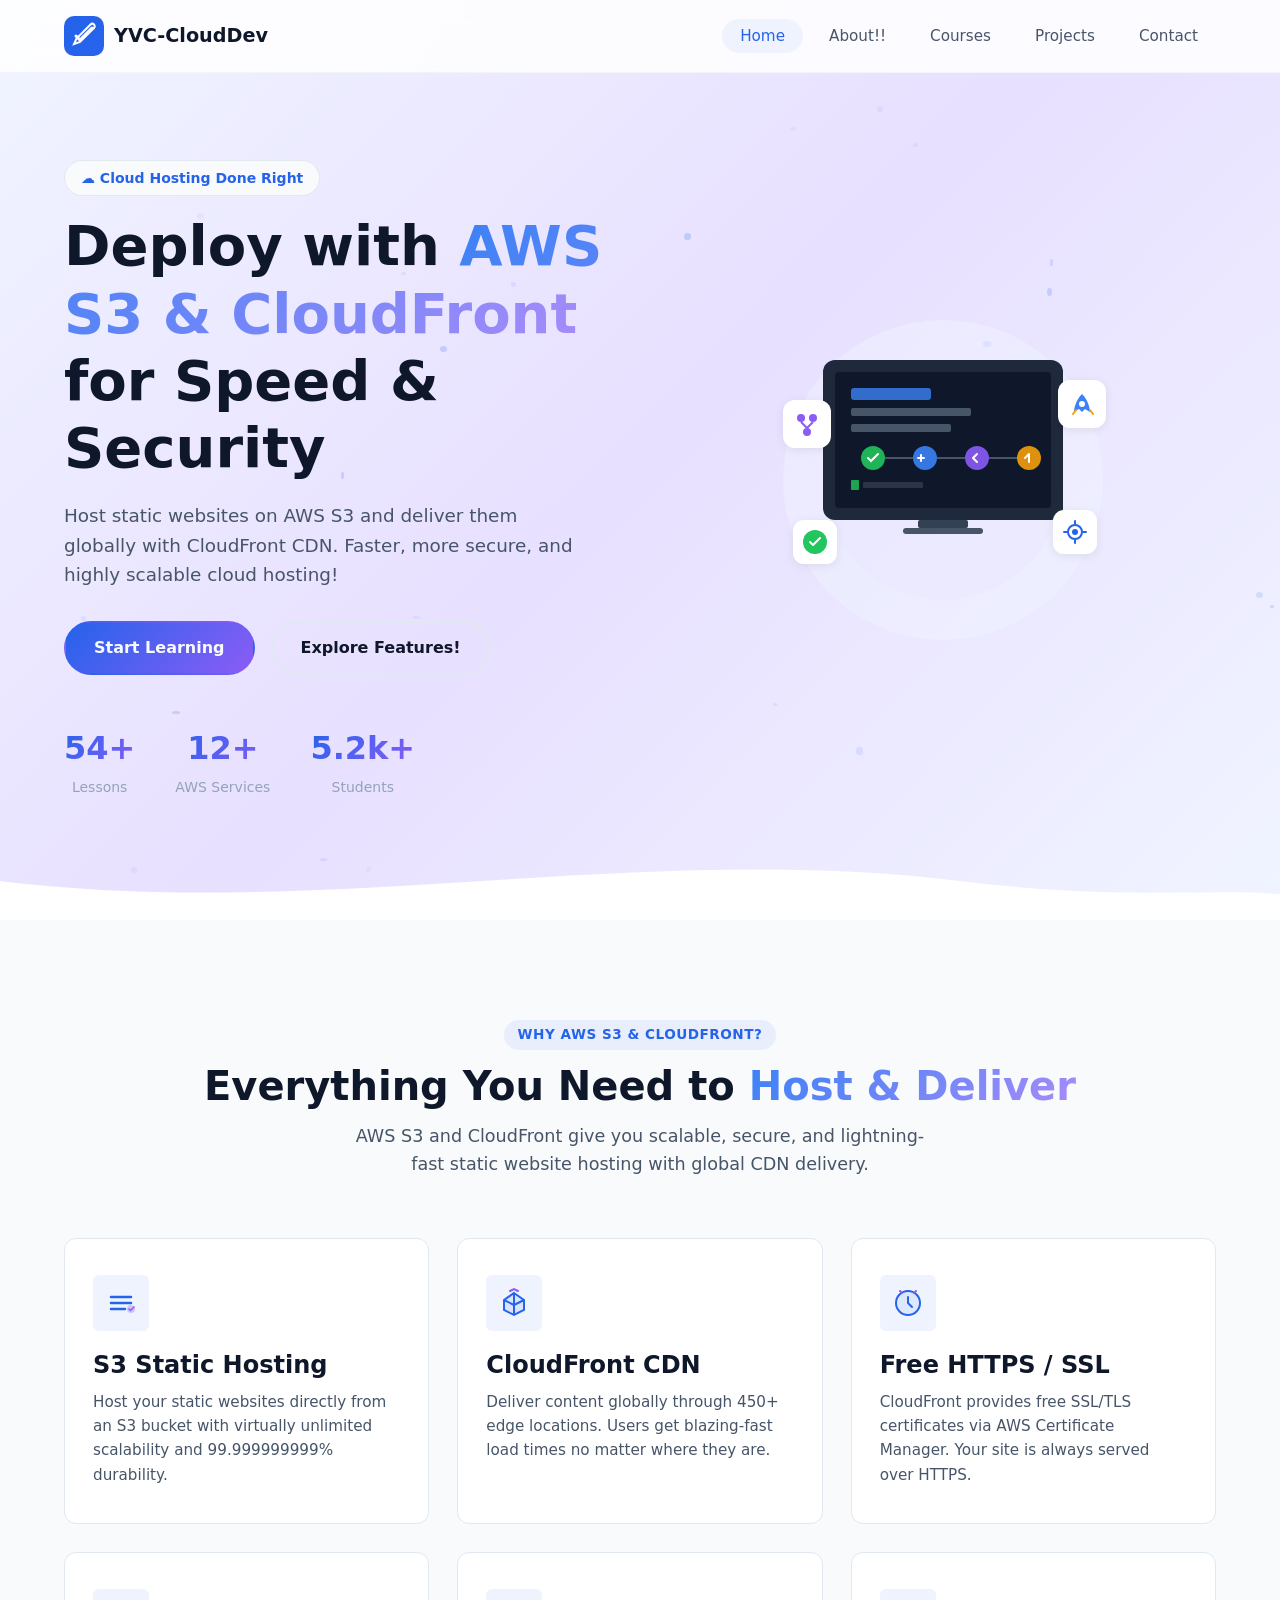
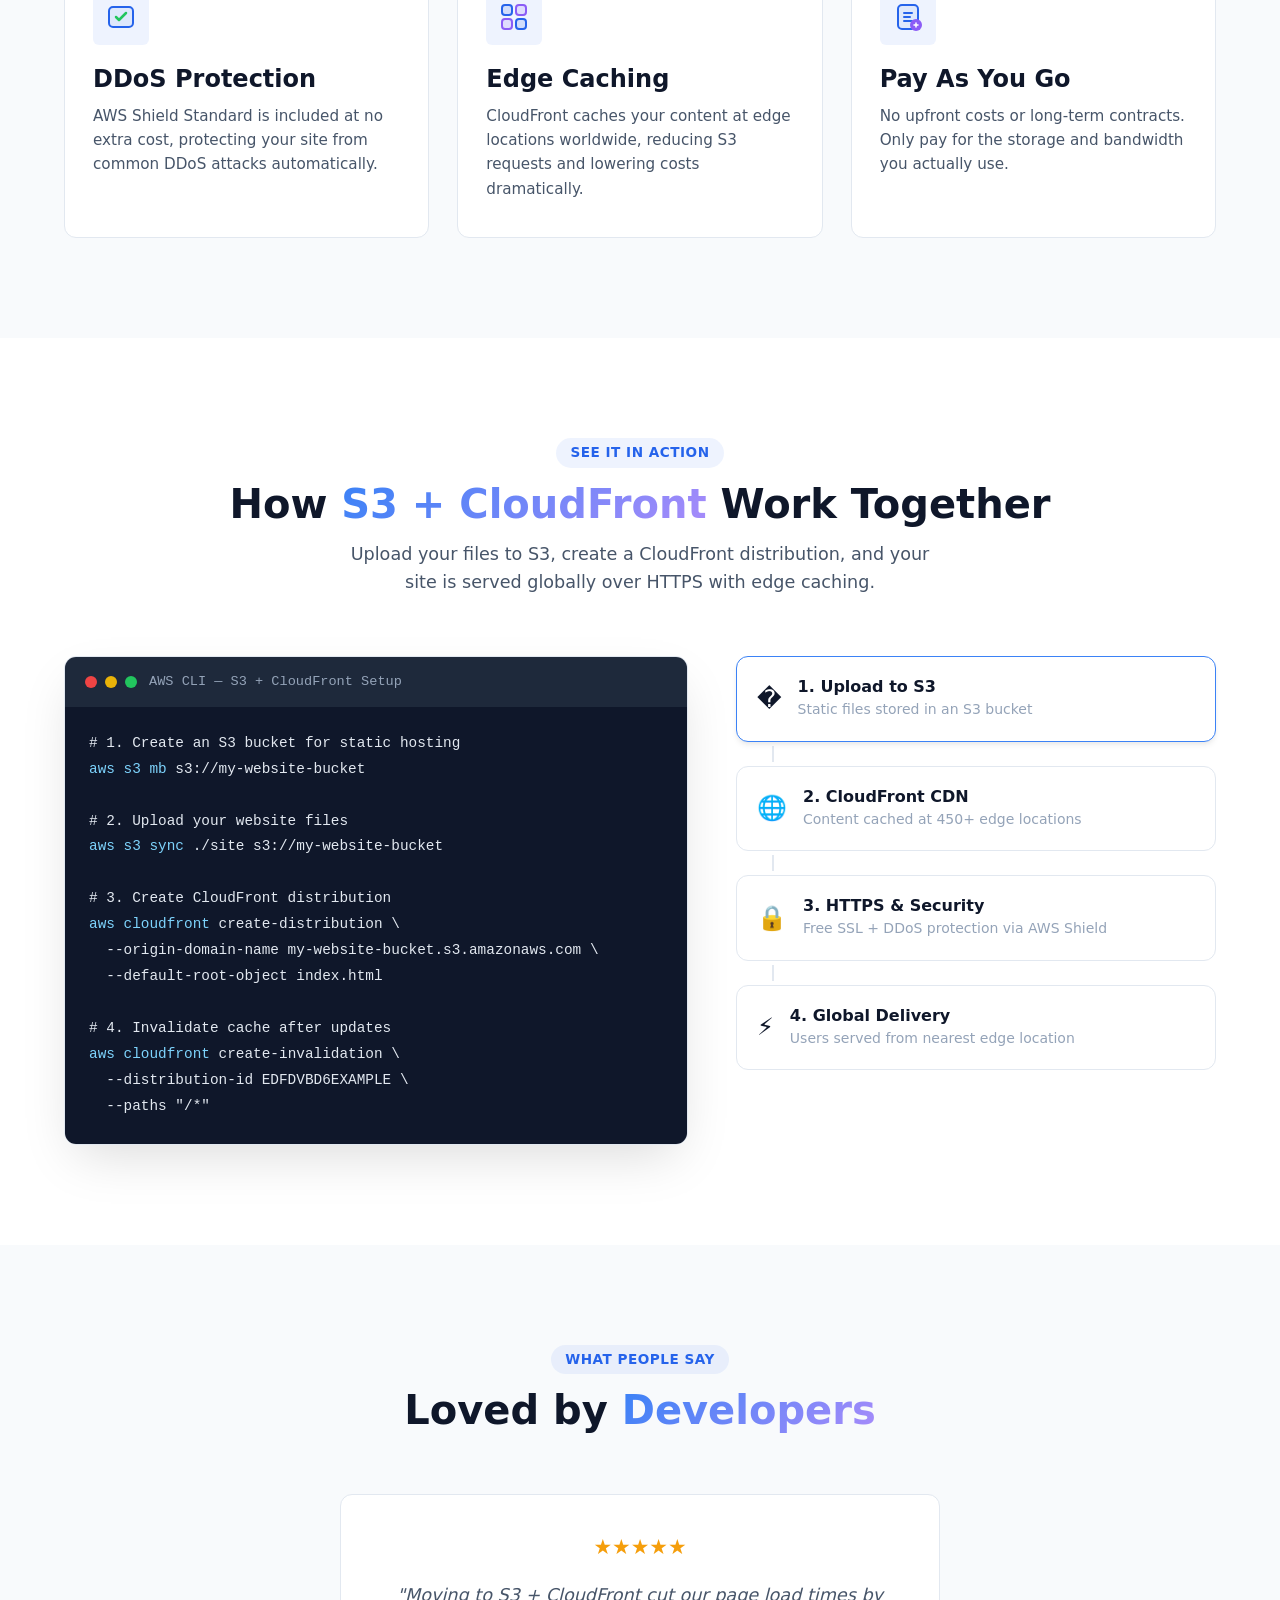
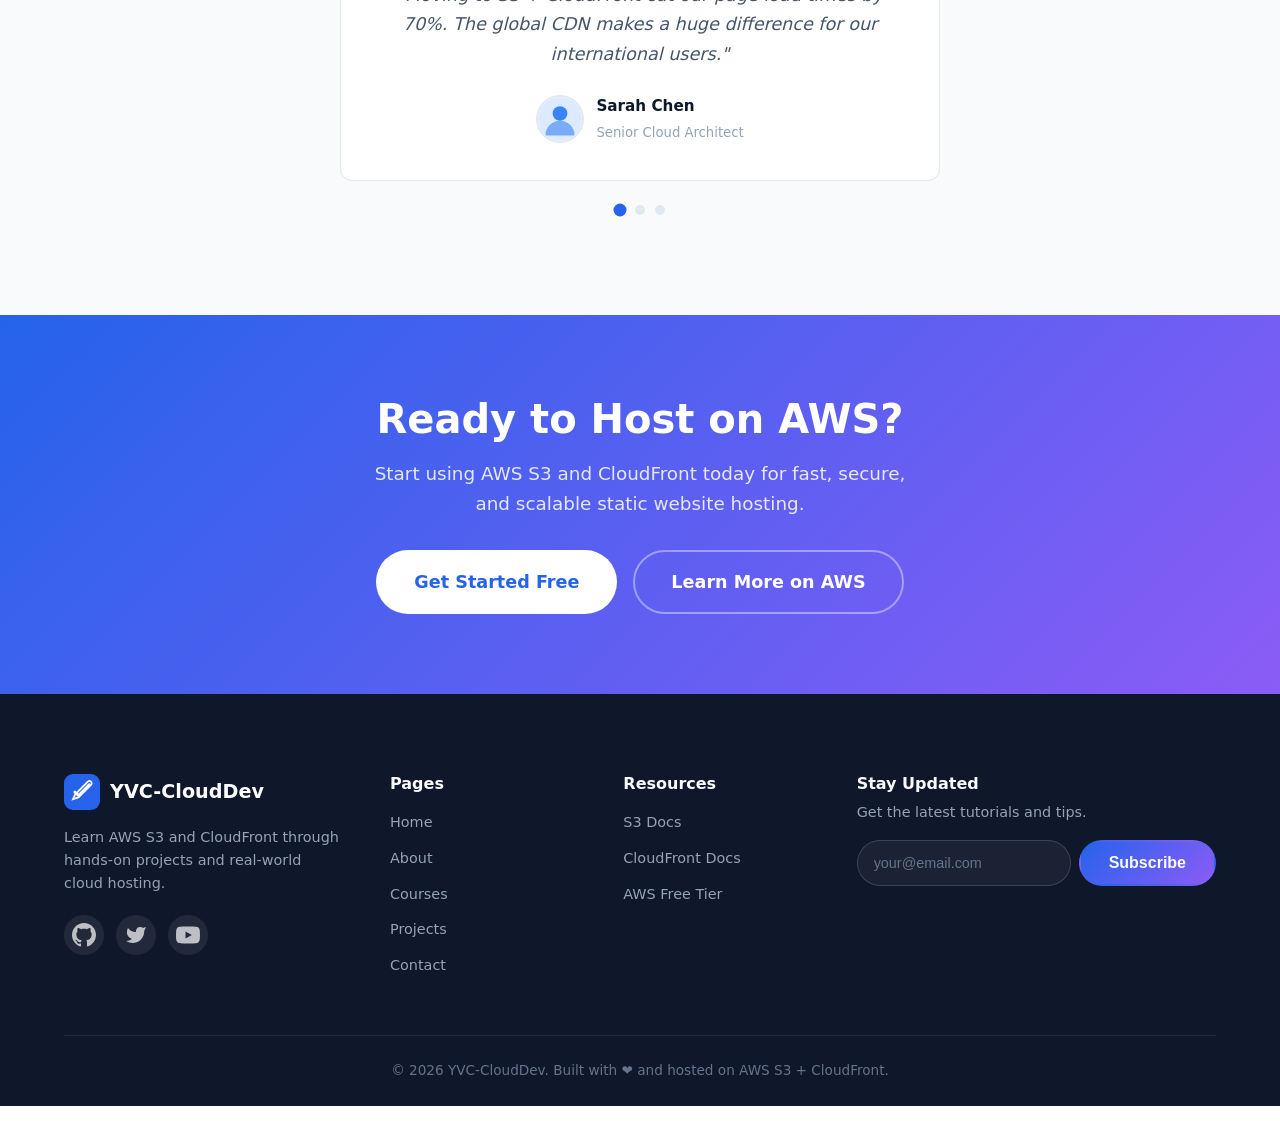
==== commit 96bd4ef7: "Update index.html" ====
--- a/index.html
+++ b/index.html
@@ -22,7 +22,7 @@
             </button>
             <ul class="nav-links" id="navLinks">
                 <li><a href="index.html" class="active">Home</a></li>
-                <li><a href="about.html">About</a></li>
+                <li><a href="about.html">About!!</a></li>
                 <li><a href="courses.html">Courses</a></li>
                 <li><a href="projects.html">Projects</a></li>
                 <li><a href="contact.html">Contact</a></li>
@@ -40,7 +40,7 @@
                 <p>Host static websites on AWS S3 and deliver them globally with CloudFront CDN. Faster, more secure, and highly scalable cloud hosting!</p>
                 <div class="hero-buttons">
                     <a href="courses.html" class="btn btn-primary">Start Learning</a>
-                    <a href="#features" class="btn btn-outline">Explore Features</a>
+                    <a href="#features" class="btn btn-outline">Explore Features!</a>
                 </div>
                 <div class="hero-stats">
                     <div class="stat">
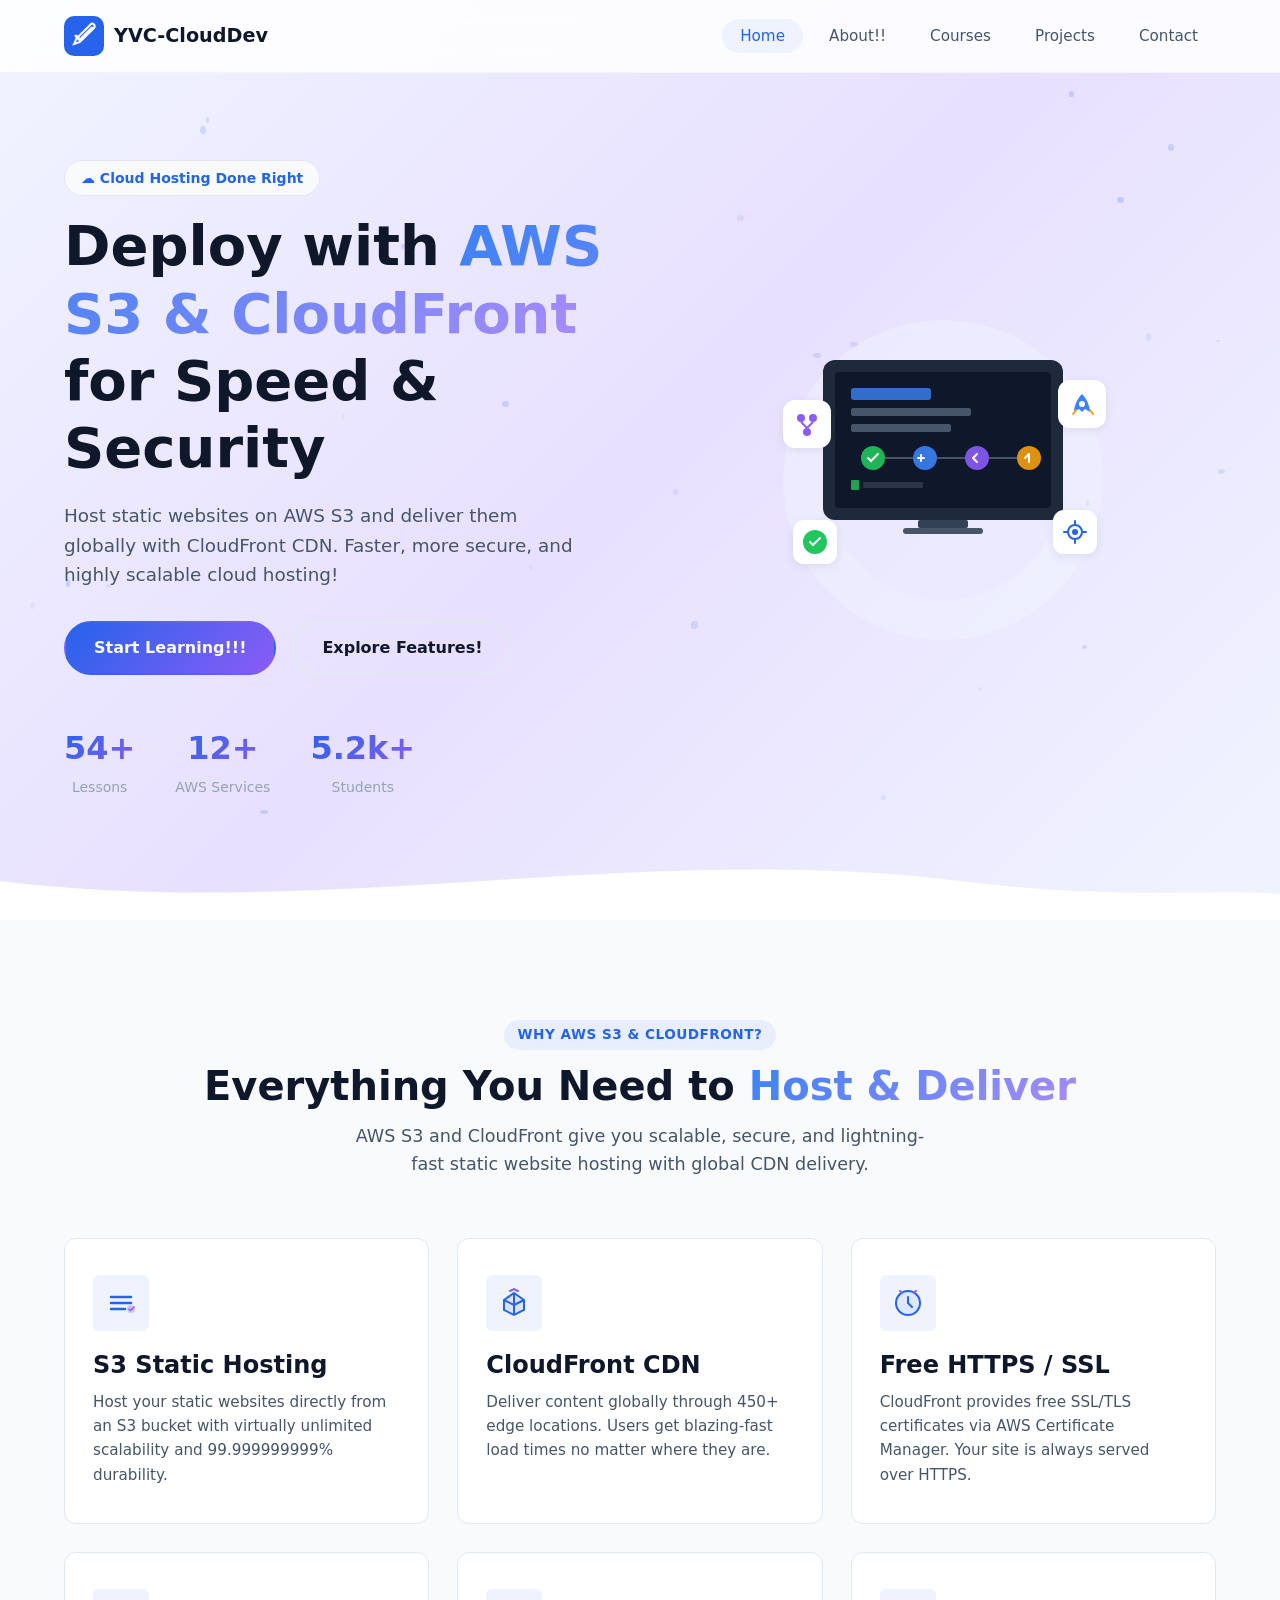
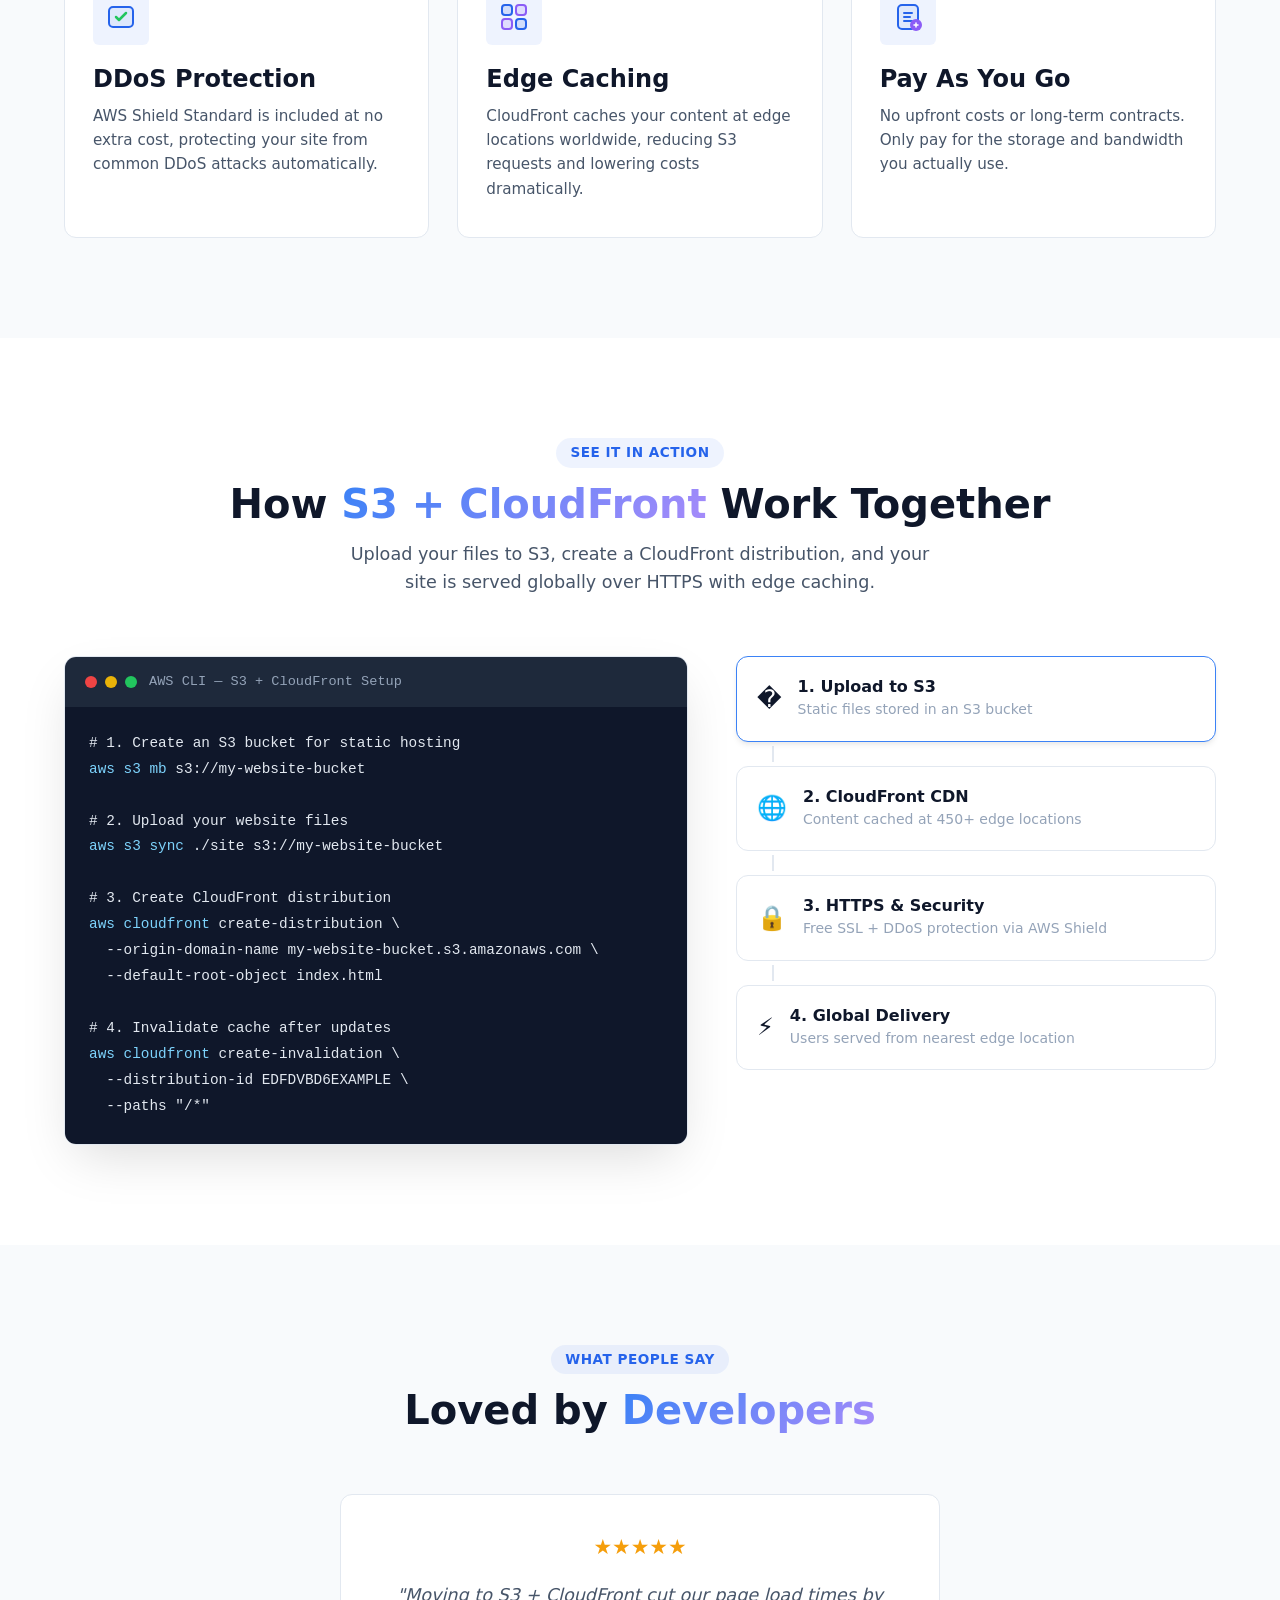
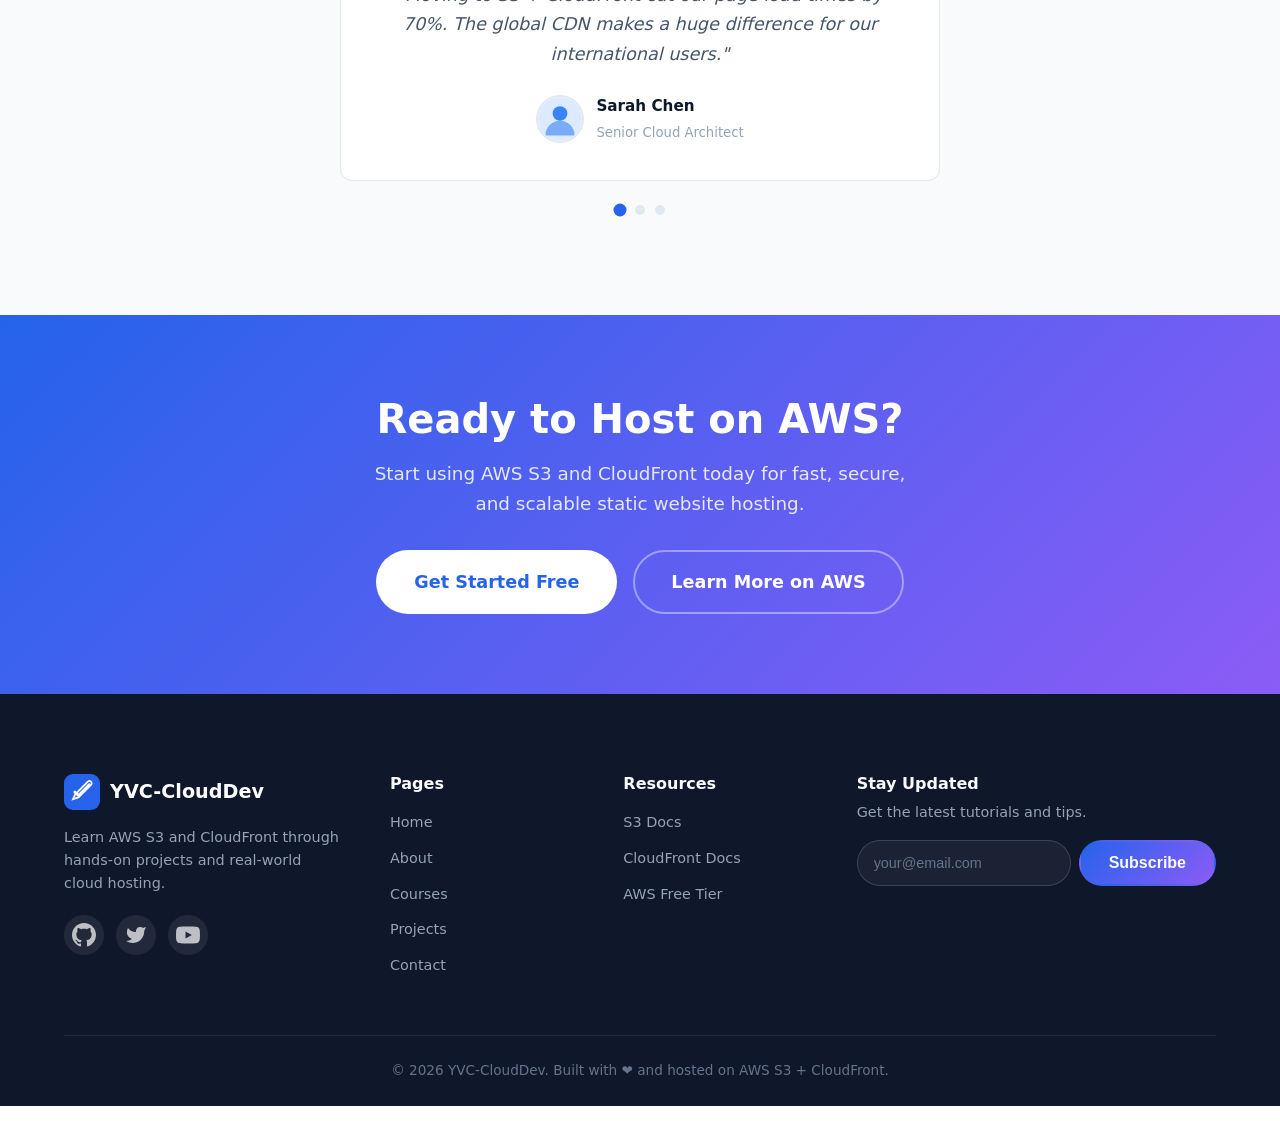
==== commit b9af5aa4: "Update index.html update" ====
--- a/index.html
+++ b/index.html
@@ -39,7 +39,7 @@
                 <h1>Deploy with <span class="gradient-text">AWS S3 & CloudFront</span> for Speed & Security</h1>
                 <p>Host static websites on AWS S3 and deliver them globally with CloudFront CDN. Faster, more secure, and highly scalable cloud hosting!</p>
                 <div class="hero-buttons">
-                    <a href="courses.html" class="btn btn-primary">Start Learning</a>
+                    <a href="courses.html" class="btn btn-primary">Start Learning!!!</a>
                     <a href="#features" class="btn btn-outline">Explore Features!</a>
                 </div>
                 <div class="hero-stats">
